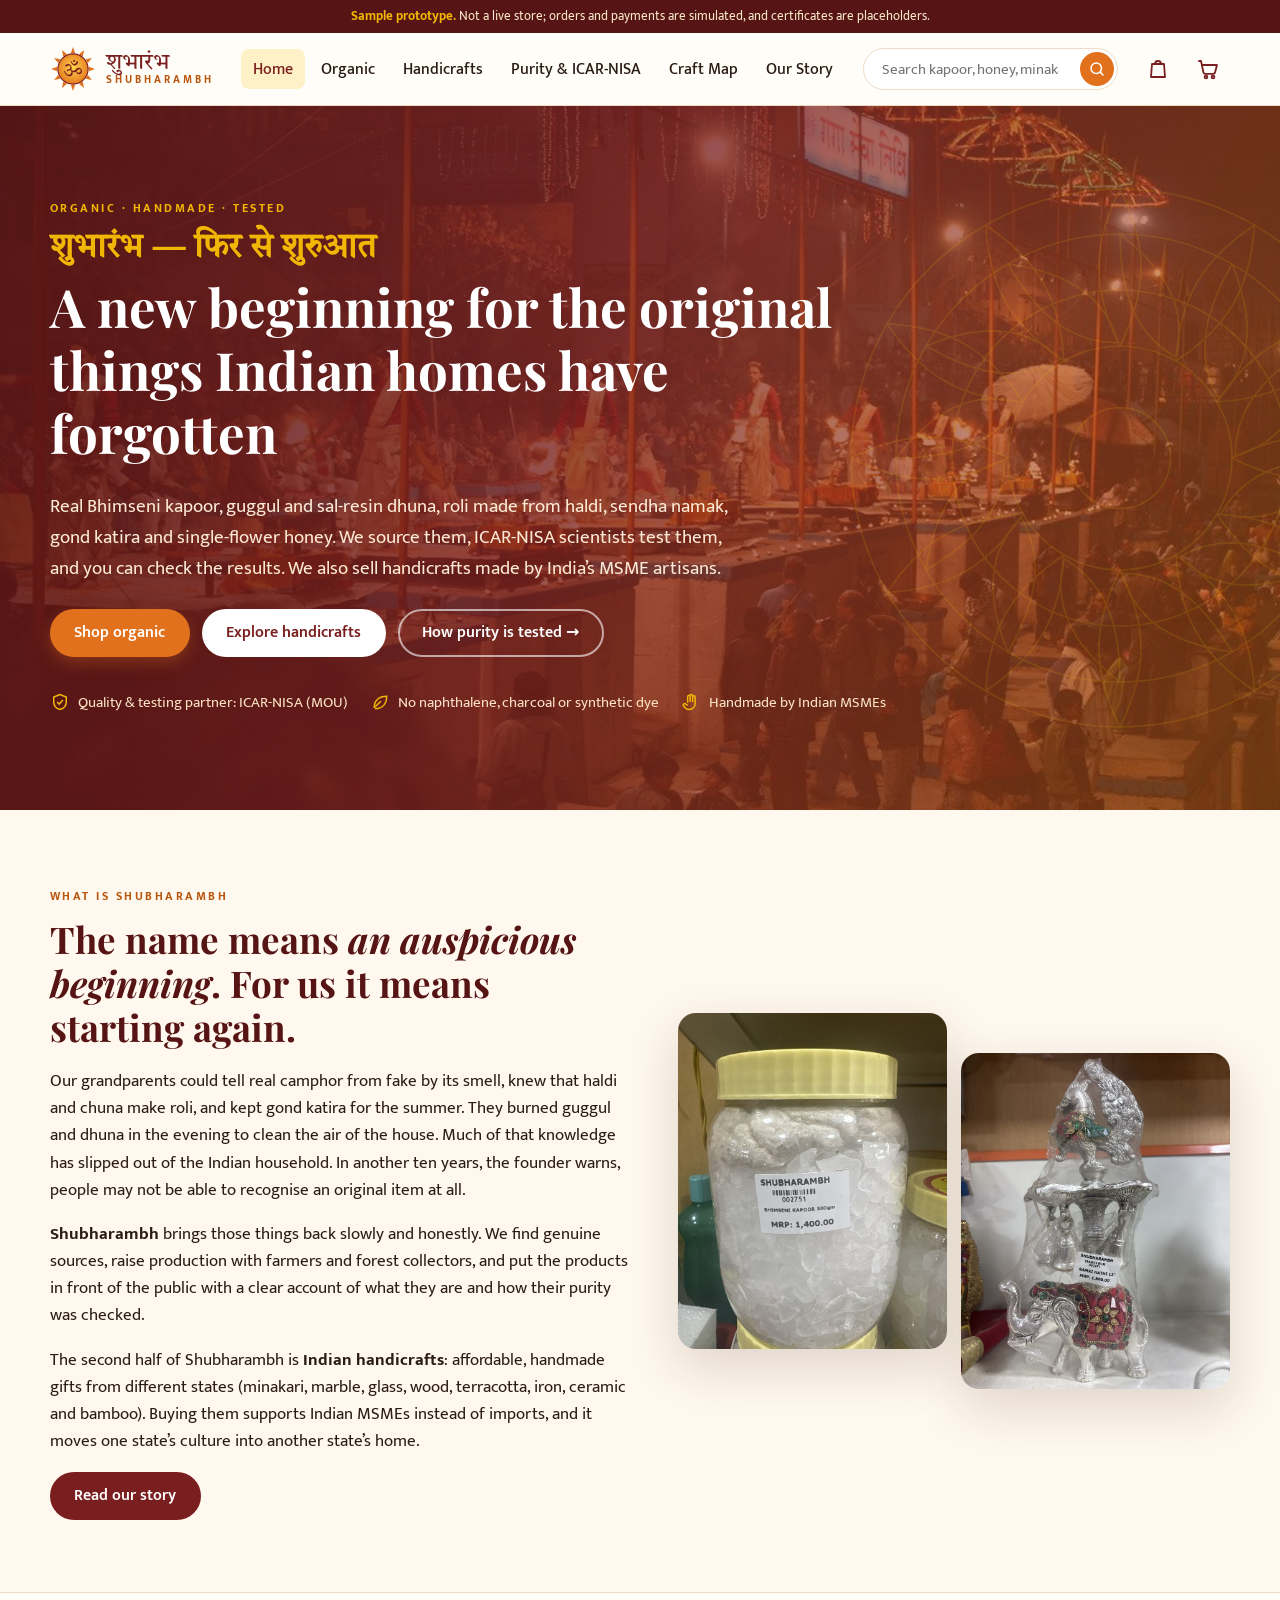
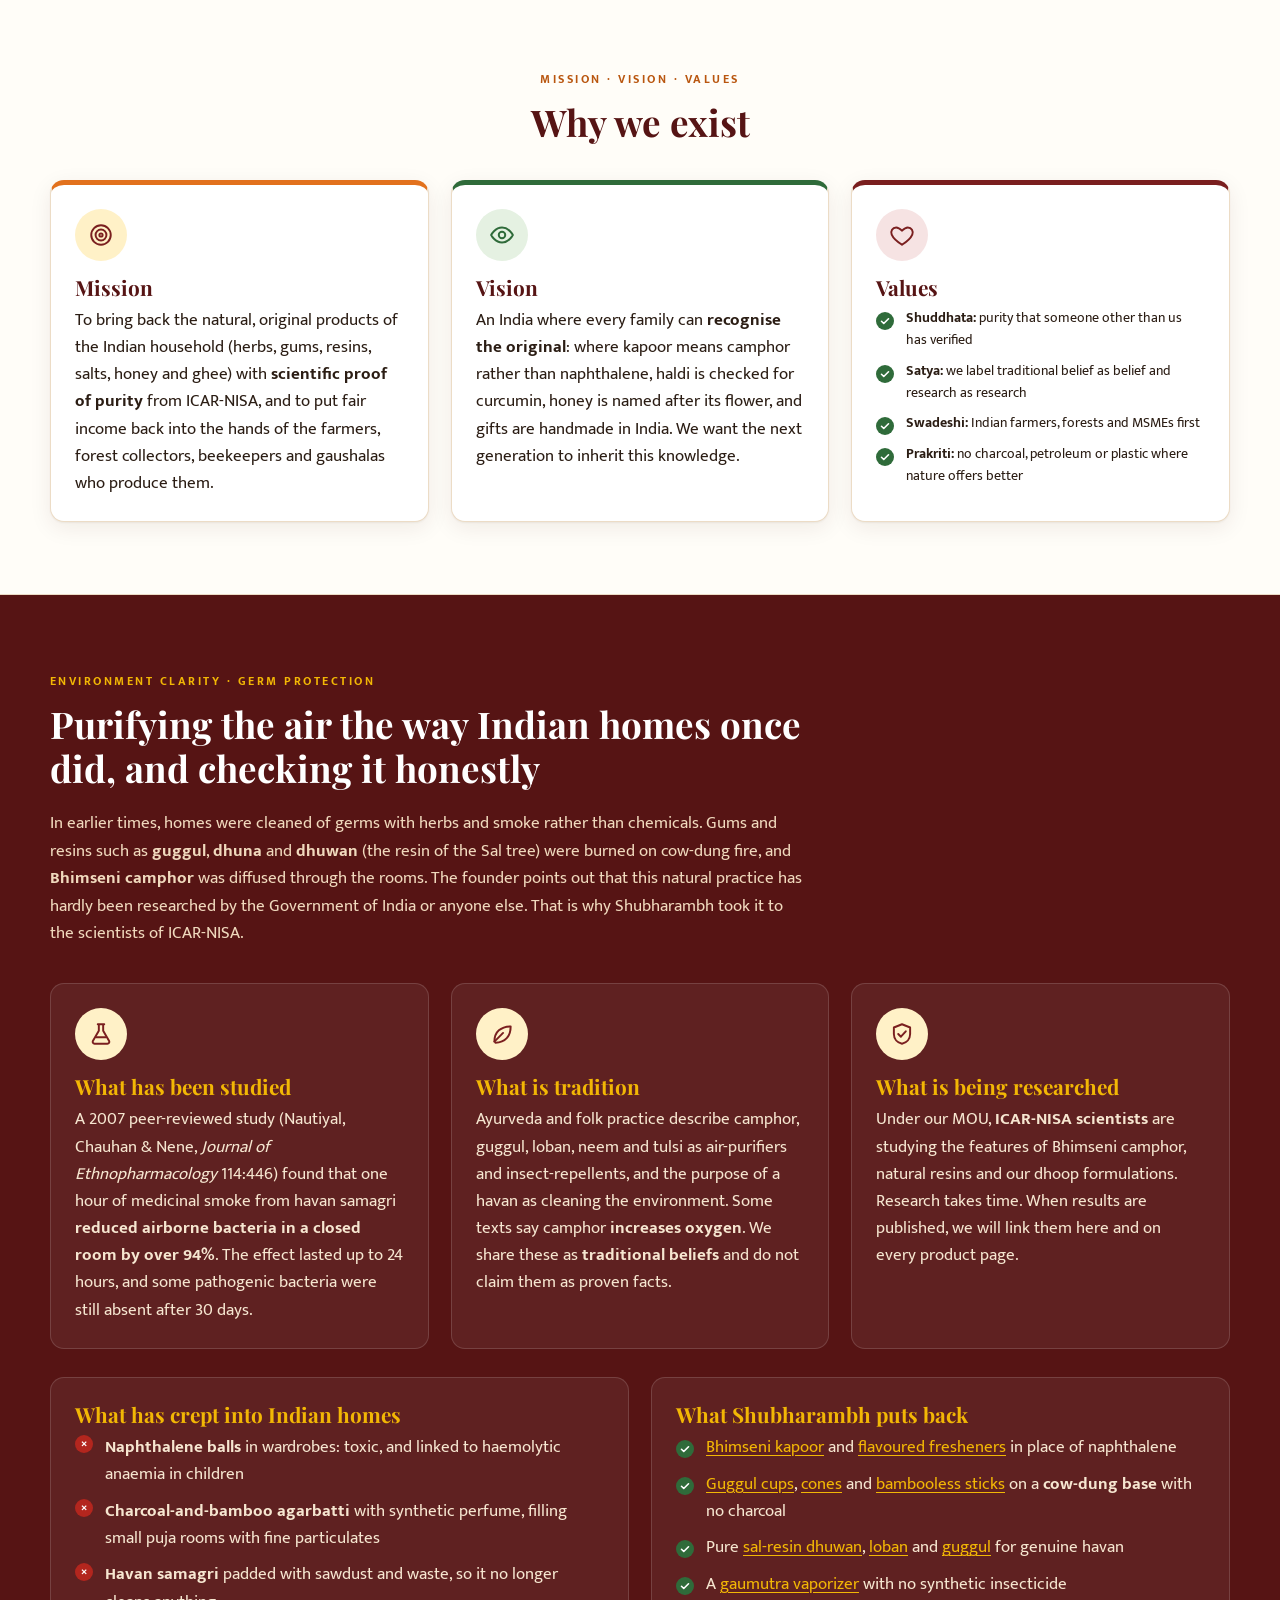
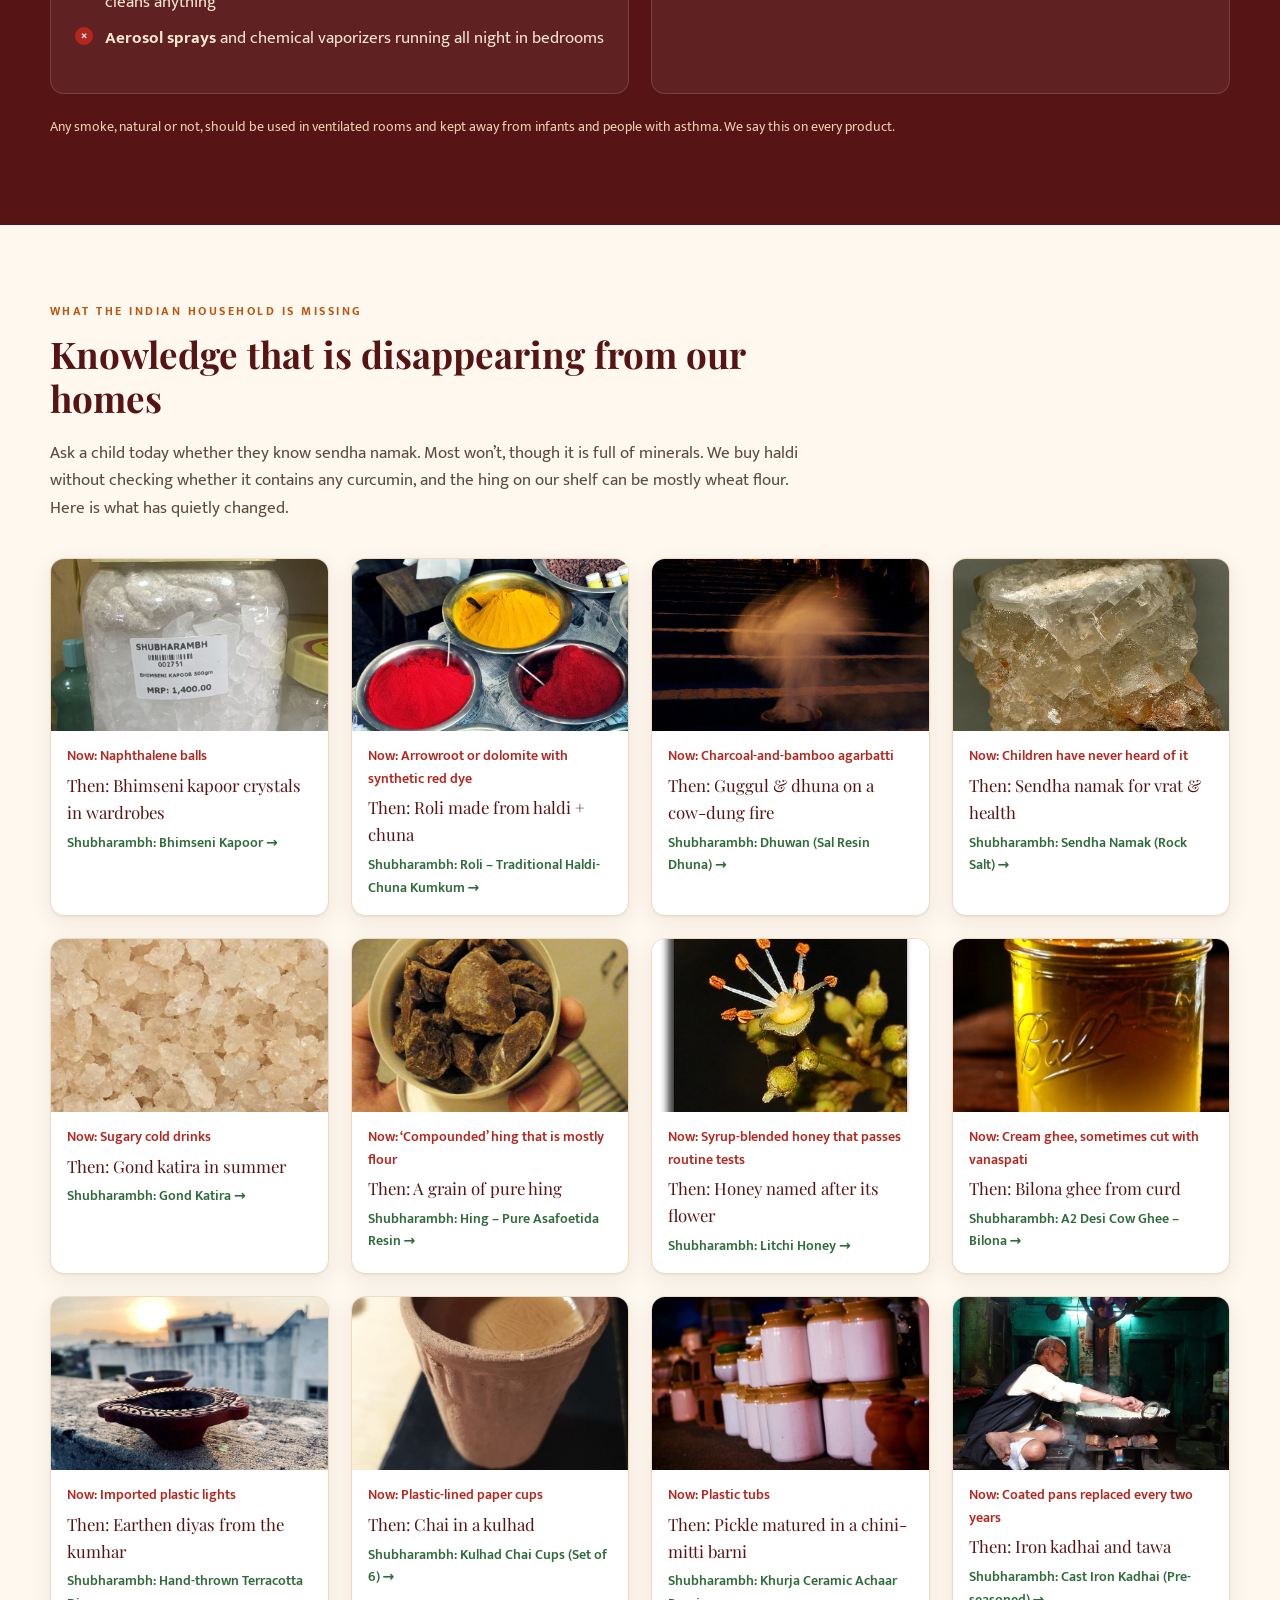
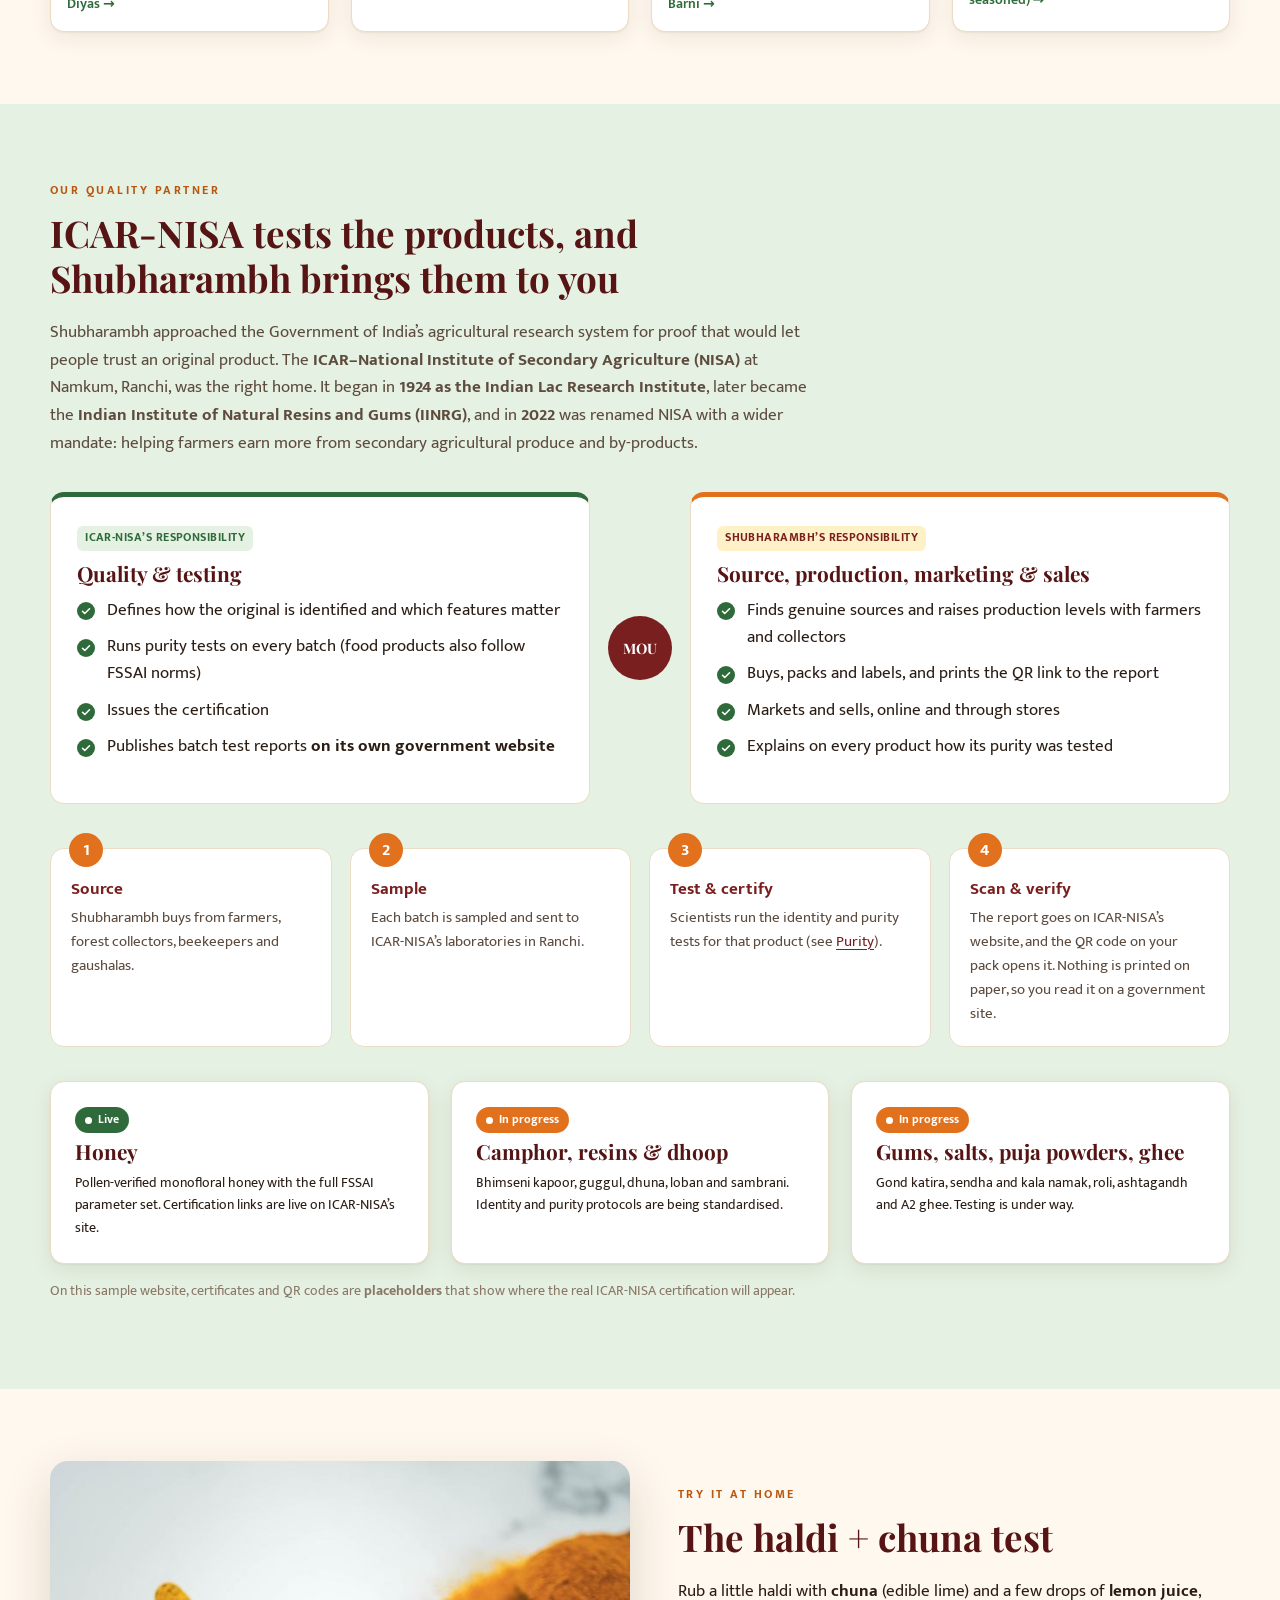
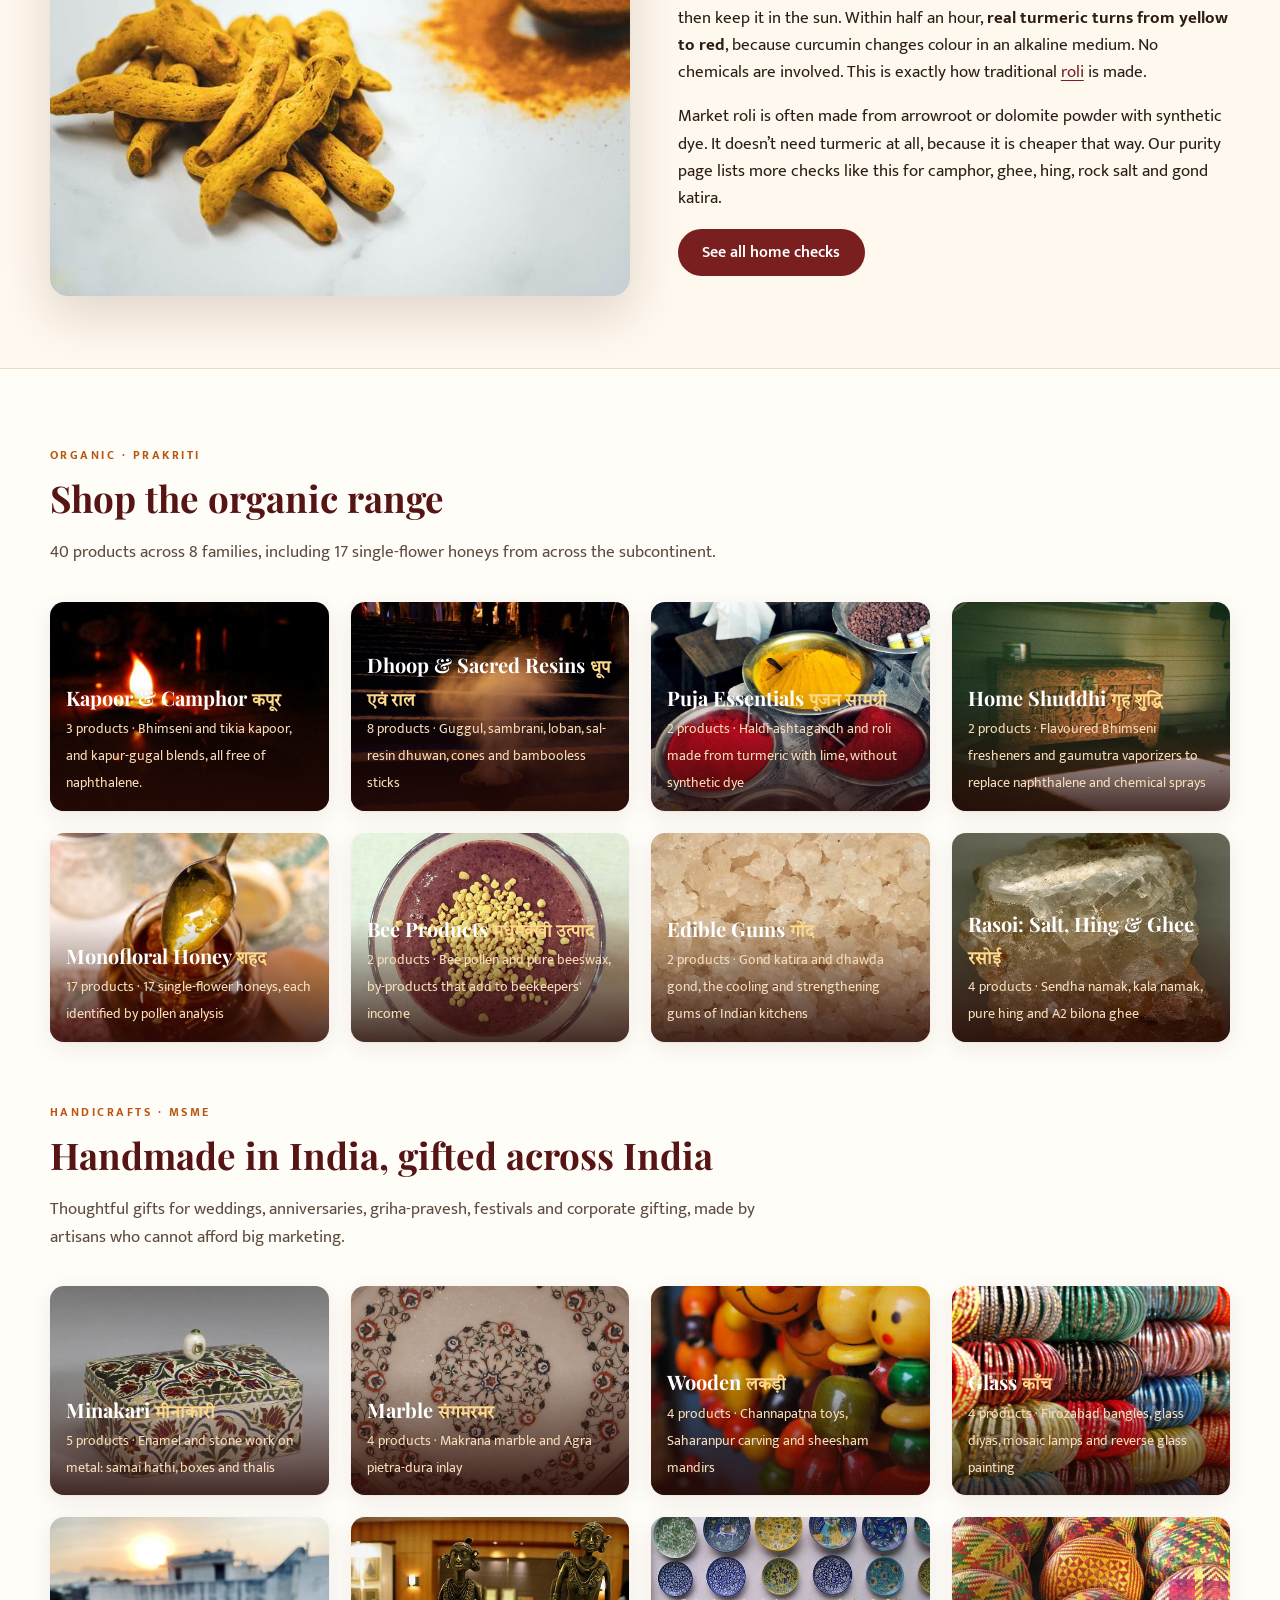
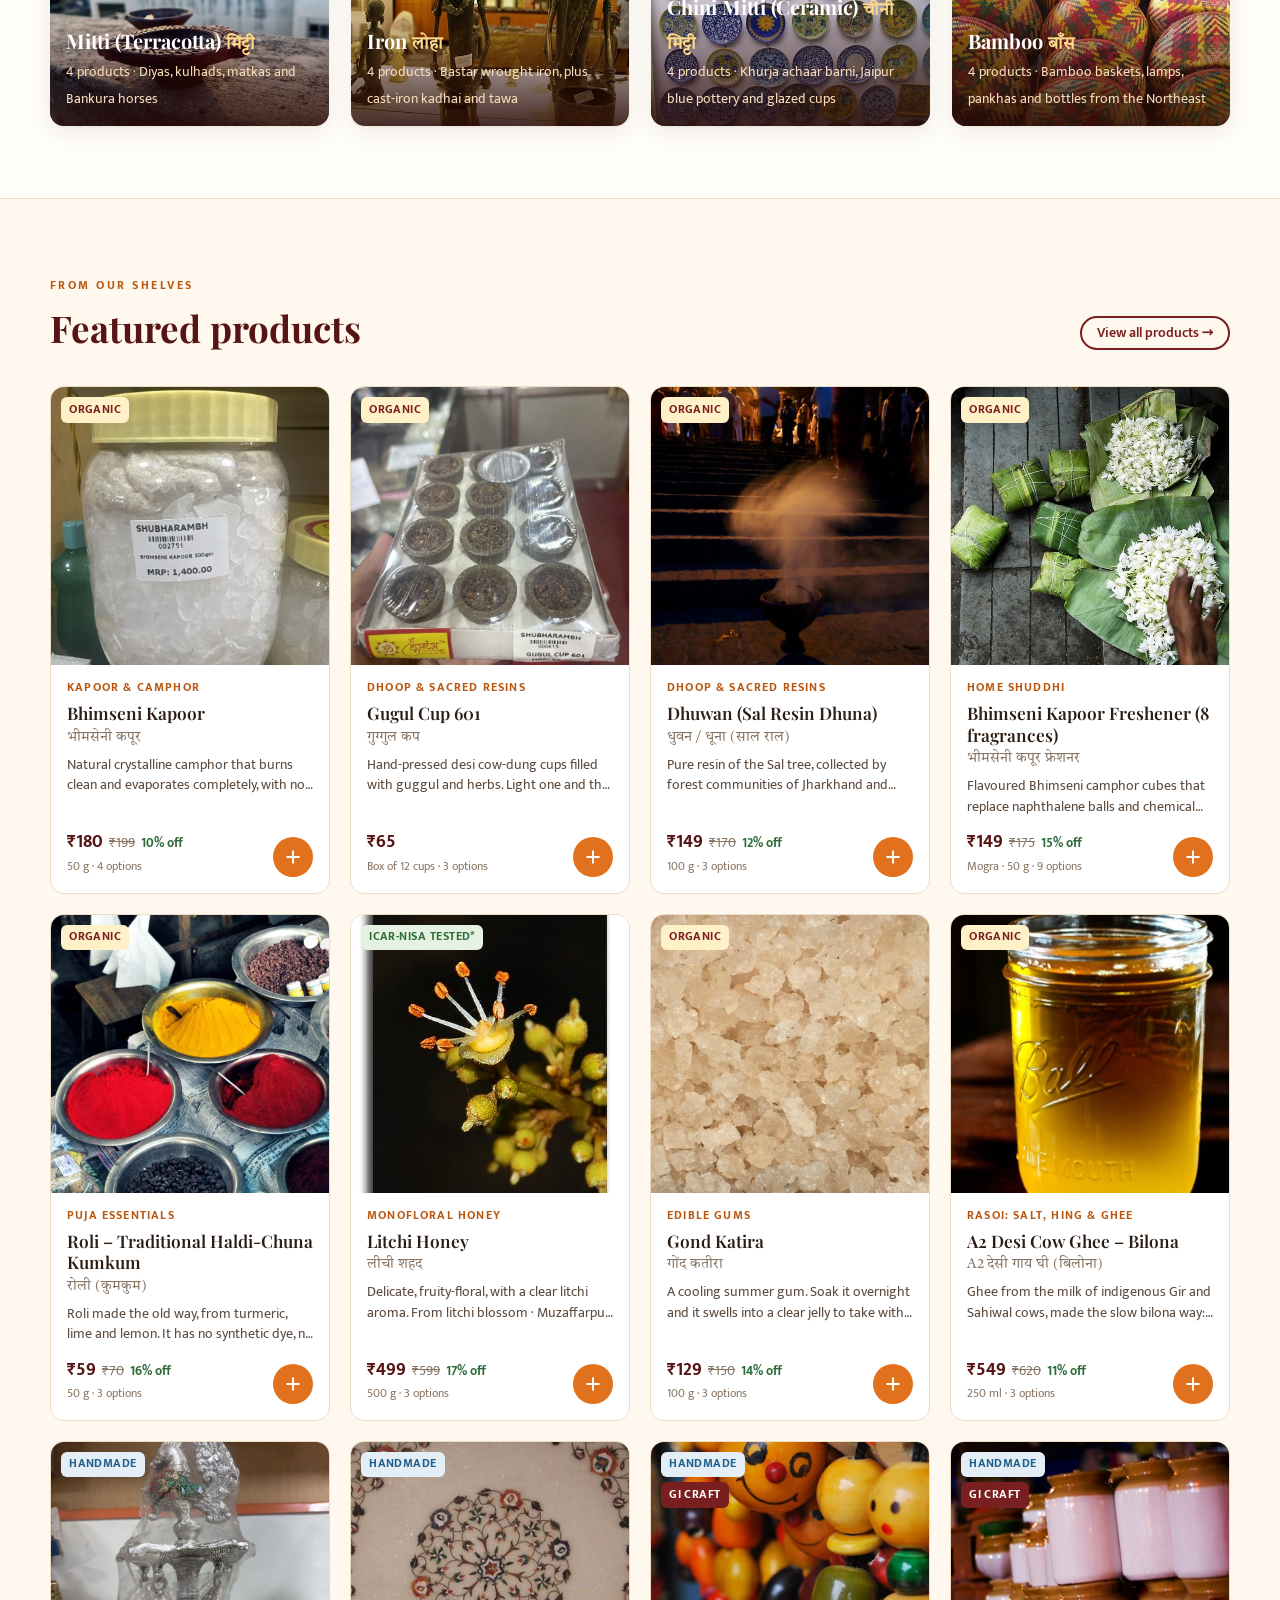
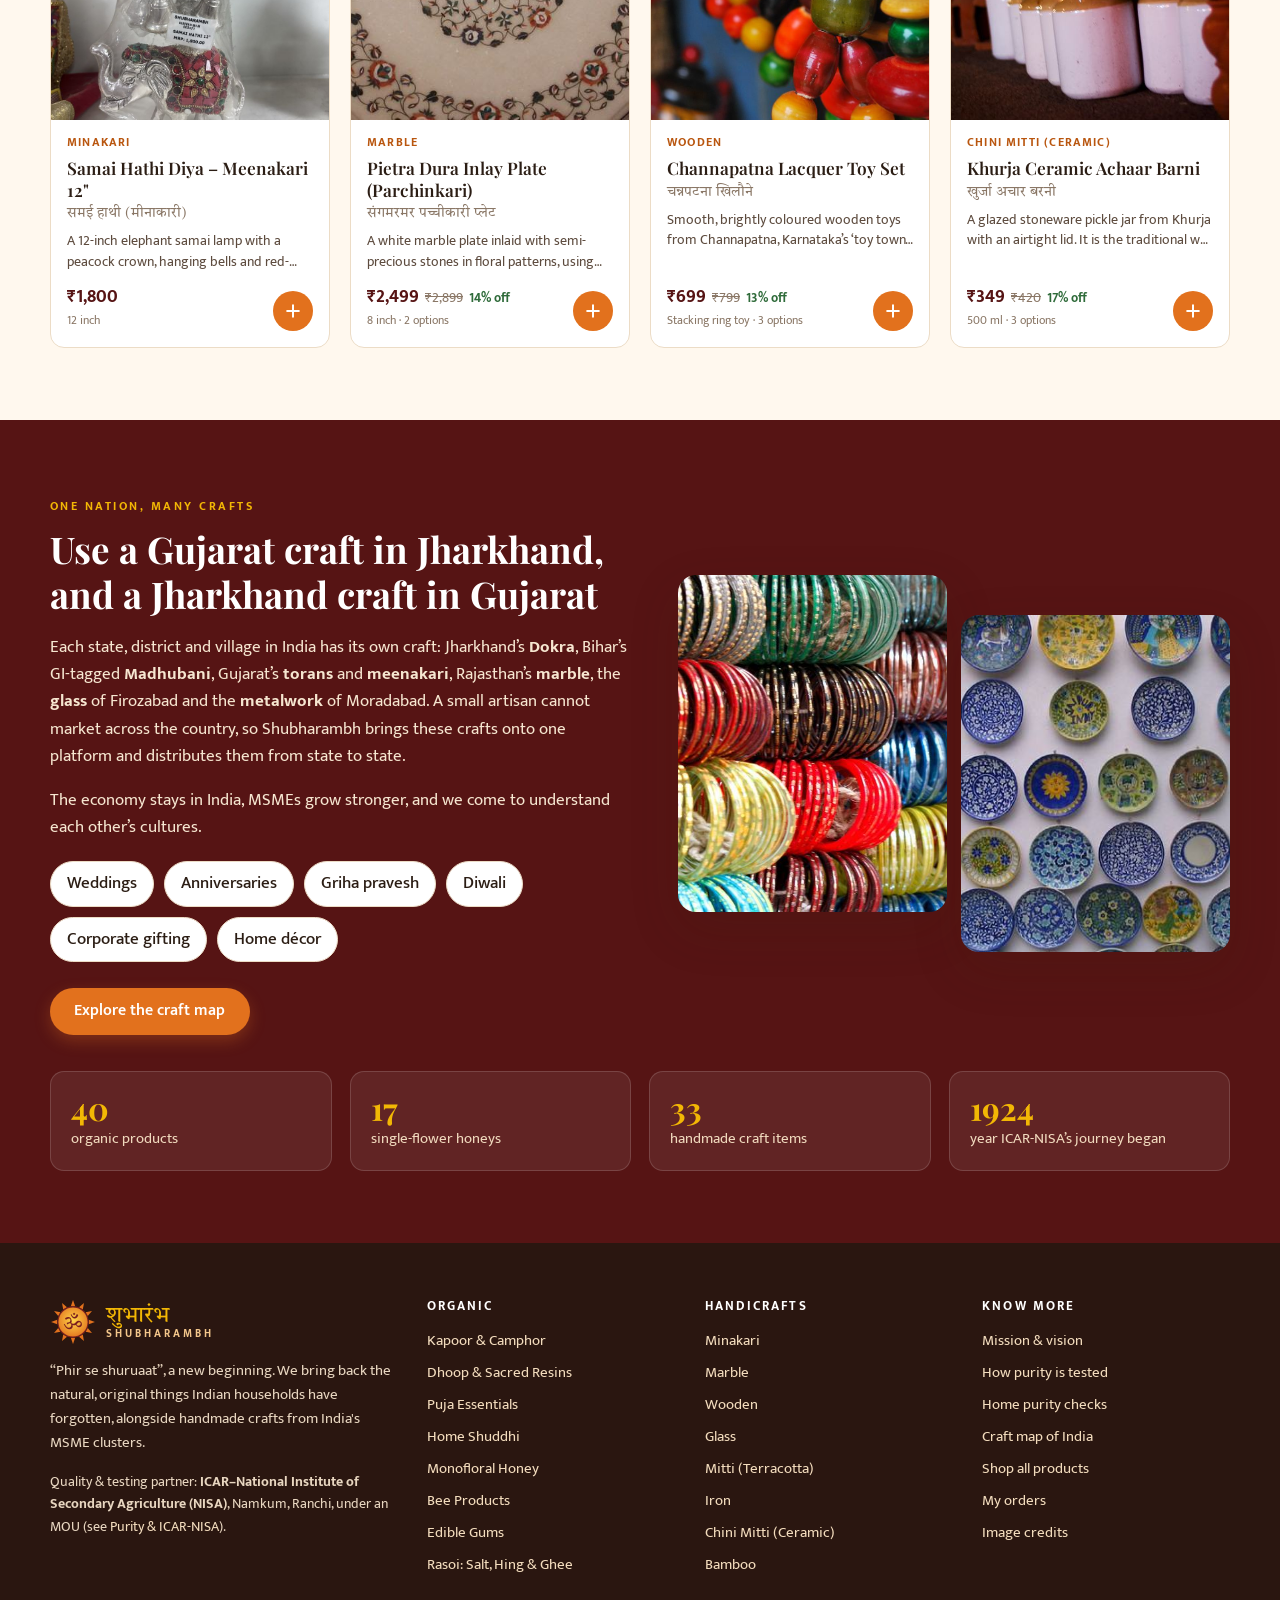
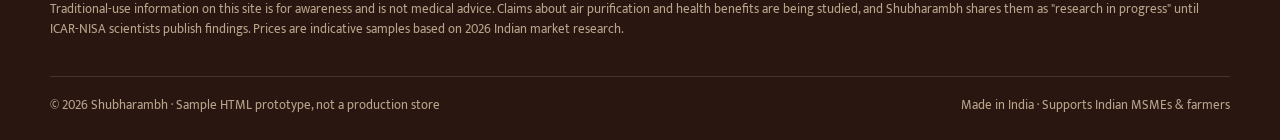
==== index.html @ 7a78f0c6 "Add Shubharambh sample marketplace (static HTML prototype) Static site, no build step, based on the " ====
<!doctype html>
<html lang="en">
<head>
  <meta charset="utf-8">
  <meta name="viewport" content="width=device-width, initial-scale=1">
  <title>Shubharambh | A New Beginning</title>
  <meta name="description" content="Shubharambh (शुभारंभ) brings back the natural, original things Indian households have forgotten (Bhimseni kapoor, guggul, sal-resin dhuna, roli, sendha namak, gond katira, monofloral honey) with quality testing by ICAR-NISA. Also handmade crafts from India's MSME clusters.">
  <link rel="preconnect" href="https://fonts.googleapis.com">
  <link rel="preconnect" href="https://fonts.gstatic.com" crossorigin>
  <link href="https://fonts.googleapis.com/css2?family=Mukta:wght@400;500;600;700&family=Playfair+Display:wght@600;700&family=Tiro+Devanagari+Hindi&display=swap" rel="stylesheet">
  <link rel="stylesheet" href="assets/css/style.css">
  <link rel="icon" href="assets/img/brand/favicon.svg" type="image/svg+xml">
</head>
<body data-page="home">
  <div id="site-header"></div>

  <main id="main">
    <!-- ============ HERO ============ -->
    <section class="hero" style="background-image:url('assets/img/site/hero.jpg')">
      <svg class="mandala" viewBox="0 0 200 200" aria-hidden="true"><g fill="none" stroke="currentColor" stroke-width=".6">
        <circle cx="100" cy="100" r="96"/><circle cx="100" cy="100" r="80"/><circle cx="100" cy="100" r="60"/><circle cx="100" cy="100" r="40"/><circle cx="100" cy="100" r="18"/>
        <g id="petal"><path d="M100 4c10 20 10 36 0 56c-10-20-10-36 0-56z"/><path d="M100 20c18 14 24 28 20 44c-14-8-20-22-20-44z"/></g>
        <use href="#petal" transform="rotate(30 100 100)"/><use href="#petal" transform="rotate(60 100 100)"/><use href="#petal" transform="rotate(90 100 100)"/><use href="#petal" transform="rotate(120 100 100)"/><use href="#petal" transform="rotate(150 100 100)"/><use href="#petal" transform="rotate(180 100 100)"/><use href="#petal" transform="rotate(210 100 100)"/><use href="#petal" transform="rotate(240 100 100)"/><use href="#petal" transform="rotate(270 100 100)"/><use href="#petal" transform="rotate(300 100 100)"/><use href="#petal" transform="rotate(330 100 100)"/>
      </g></svg>
      <div class="wrap">
        <span class="eyebrow" style="color:var(--haldi)">Organic · Handmade · Tested</span>
        <h1><span class="deva">शुभारंभ — फिर से शुरुआत</span>A new beginning for the original things Indian homes have forgotten</h1>
        <p class="lead">Real Bhimseni kapoor, guggul and sal-resin dhuna, roli made from haldi, sendha namak, gond katira and single-flower honey. We source them, ICAR-NISA scientists test them, and you can check the results. We also sell handicrafts made by India’s MSME artisans.</p>
        <div class="hero-actions">
          <a class="btn btn-primary" href="products.html?type=organic">Shop organic</a>
          <a class="btn btn-light" href="products.html?type=handicraft">Explore handicrafts</a>
          <a class="btn btn-ghost" style="color:#fff;border-color:rgba(255,255,255,.6)" href="purity.html">How purity is tested →</a>
        </div>
        <div class="hero-badges">
          <span><svg viewBox="0 0 24 24" fill="none" stroke="currentColor" stroke-width="1.8"><path d="M12 3 4.5 6v6c0 4.5 3.2 8 7.5 9 4.3-1 7.5-4.5 7.5-9V6L12 3Z"/><path d="m8.5 12 2.5 2.5 4.5-5"/></svg>Quality &amp; testing partner: ICAR-NISA (MOU)</span>
          <span><svg viewBox="0 0 24 24" fill="none" stroke="currentColor" stroke-width="1.8"><path d="M5 19c0-9 6-14 15-14 0 9-5 15-14 15"/><path d="M5 19 13 11"/></svg>No naphthalene, charcoal or synthetic dye</span>
          <span><svg viewBox="0 0 24 24" fill="none" stroke="currentColor" stroke-width="1.8"><path d="M8 13V5.5a1.5 1.5 0 0 1 3 0V12M11 11V4.5a1.5 1.5 0 0 1 3 0V12M14 11V6a1.5 1.5 0 0 1 3 0v8a7 7 0 0 1-7 7h-.5a6 6 0 0 1-4.6-2.2L3 16.5a1.6 1.6 0 0 1 2.4-2.1L8 16"/></svg>Handmade by Indian MSMEs</span>
        </div>
      </div>
    </section>

    <!-- ============ WHAT IS SHUBHARAMBH ============ -->
    <section class="block">
      <div class="wrap split">
        <div class="reveal">
          <span class="eyebrow">What is Shubharambh</span>
          <h2>The name means <i>an auspicious beginning</i>. For us it means starting again.</h2>
          <p>Our grandparents could tell real camphor from fake by its smell, knew that haldi and chuna make roli, and kept gond katira for the summer. They burned guggul and dhuna in the evening to clean the air of the house. Much of that knowledge has slipped out of the Indian household. In another ten years, the founder warns, people may not be able to recognise an original item at all.</p>
          <p><b>Shubharambh</b> brings those things back slowly and honestly. We find genuine sources, raise production with farmers and forest collectors, and put the products in front of the public with a clear account of what they are and how their purity was checked.</p>
          <p>The second half of Shubharambh is <b>Indian handicrafts</b>: affordable, handmade gifts from different states (minakari, marble, glass, wood, terracotta, iron, ceramic and bamboo). Buying them supports Indian MSMEs instead of imports, and it moves one state’s culture into another state’s home.</p>
          <a class="btn btn-maroon" href="about.html">Read our story</a>
        </div>
        <div class="img-stack reveal">
          <div class="img-frame"><img src="assets/img/p/own/bhimseni-0.jpg" alt="Shubharambh Bhimseni Kapoor 500 g jar" loading="lazy"></div>
          <div class="img-frame"><img src="assets/img/p/own/samai-meena-0.jpg" alt="Shubharambh meenakari Samai Hathi diya" loading="lazy"></div>
        </div>
      </div>
    </section>

    <!-- ============ MISSION / VISION ============ -->
    <section class="block block-paper">
      <div class="wrap">
        <div class="section-head center reveal" style="text-align:center">
          <span class="eyebrow">Mission · Vision · Values</span>
          <h2>Why we exist</h2>
        </div>
        <div class="grid g3">
          <article class="card mv-card reveal">
            <div class="icon-circle"><svg viewBox="0 0 24 24" fill="none" stroke="currentColor" stroke-width="1.8" stroke-linecap="round"><circle cx="12" cy="12" r="9"/><circle cx="12" cy="12" r="5"/><circle cx="12" cy="12" r="1.5"/></svg></div>
            <h3>Mission</h3>
            <p>To bring back the natural, original products of the Indian household (herbs, gums, resins, salts, honey and ghee) with <b>scientific proof of purity</b> from ICAR-NISA, and to put fair income back into the hands of the farmers, forest collectors, beekeepers and gaushalas who produce them.</p>
          </article>
          <article class="card mv-card vision reveal">
            <div class="icon-circle" style="background:var(--tulsi-soft);color:var(--tulsi)"><svg viewBox="0 0 24 24" fill="none" stroke="currentColor" stroke-width="1.8" stroke-linecap="round"><path d="M2 12s3.5-7 10-7 10 7 10 7-3.5 7-10 7S2 12 2 12Z"/><circle cx="12" cy="12" r="3"/></svg></div>
            <h3>Vision</h3>
            <p>An India where every family can <b>recognise the original</b>: where kapoor means camphor rather than naphthalene, haldi is checked for curcumin, honey is named after its flower, and gifts are handmade in India. We want the next generation to inherit this knowledge.</p>
          </article>
          <article class="card mv-card values reveal">
            <div class="icon-circle" style="background:#f6e3e3"><svg viewBox="0 0 24 24" fill="none" stroke="currentColor" stroke-width="1.8" stroke-linecap="round"><path d="M12 21s-7.5-4.6-9.5-9.3C1.2 8.6 3.2 5 6.6 5c2 0 3.5 1.1 5.4 3 1.9-1.9 3.4-3 5.4-3 3.4 0 5.4 3.6 4.1 6.7C19.5 16.4 12 21 12 21Z"/></svg></div>
            <h3>Values</h3>
            <ul class="checklist small" style="margin:0">
              <li><b>Shuddhata:</b> purity that someone other than us has verified</li>
              <li><b>Satya:</b> we label traditional belief as belief and research as research</li>
              <li><b>Swadeshi:</b> Indian farmers, forests and MSMEs first</li>
              <li><b>Prakriti:</b> no charcoal, petroleum or plastic where nature offers better</li>
            </ul>
          </article>
        </div>
      </div>
    </section>

    <!-- ============ ENVIRONMENT CLARITY & GERM PROTECTION ============ -->
    <section class="block block-maroon" id="environment">
      <div class="wrap">
        <div class="section-head reveal">
          <span class="eyebrow">Environment clarity · Germ protection</span>
          <h2>Purifying the air the way Indian homes once did, and checking it honestly</h2>
          <p>In earlier times, homes were cleaned of germs with herbs and smoke rather than chemicals. Gums and resins such as <b>guggul</b>, <b>dhuna</b> and <b>dhuwan</b> (the resin of the Sal tree) were burned on cow-dung fire, and <b>Bhimseni camphor</b> was diffused through the rooms. The founder points out that this natural practice has hardly been researched by the Government of India or anyone else. That is why Shubharambh took it to the scientists of ICAR-NISA.</p>
        </div>
        <div class="grid g3">
          <article class="card reveal">
            <div class="icon-circle"><svg viewBox="0 0 24 24" fill="none" stroke="currentColor" stroke-width="1.8" stroke-linecap="round" stroke-linejoin="round"><path d="M9 3h6M10 3v6L4.5 18.5A1.7 1.7 0 0 0 6 21h12a1.7 1.7 0 0 0 1.5-2.5L14 9V3"/><path d="M7.5 15h9"/></svg></div>
            <h3>What has been studied</h3>
            <p>A 2007 peer-reviewed study (Nautiyal, Chauhan &amp; Nene, <i>Journal of Ethnopharmacology</i> 114:446) found that one hour of medicinal smoke from havan samagri <b>reduced airborne bacteria in a closed room by over 94%</b>. The effect lasted up to 24 hours, and some pathogenic bacteria were still absent after 30 days.</p>
          </article>
          <article class="card reveal">
            <div class="icon-circle"><svg viewBox="0 0 24 24" fill="none" stroke="currentColor" stroke-width="1.8" stroke-linecap="round" stroke-linejoin="round"><path d="M5 19c0-9 6-14 15-14 0 9-5 15-14 15"/><path d="M5 19 13 11"/></svg></div>
            <h3>What is tradition</h3>
            <p>Ayurveda and folk practice describe camphor, guggul, loban, neem and tulsi as air-purifiers and insect-repellents, and the purpose of a havan as cleaning the environment. Some texts say camphor <b>increases oxygen</b>. We share these as <b>traditional beliefs</b> and do not claim them as proven facts.</p>
          </article>
          <article class="card reveal">
            <div class="icon-circle"><svg viewBox="0 0 24 24" fill="none" stroke="currentColor" stroke-width="1.8" stroke-linecap="round" stroke-linejoin="round"><path d="M12 3 4.5 6v6c0 4.5 3.2 8 7.5 9 4.3-1 7.5-4.5 7.5-9V6L12 3Z"/><path d="m8.5 12 2.5 2.5 4.5-5"/></svg></div>
            <h3>What is being researched</h3>
            <p>Under our MOU, <b>ICAR-NISA scientists</b> are studying the features of Bhimseni camphor, natural resins and our dhoop formulations. Research takes time. When results are published, we will link them here and on every product page.</p>
          </article>
        </div>

        <div class="grid g2" style="margin-top:28px">
          <div class="card reveal">
            <h3>What has crept into Indian homes</h3>
            <ul class="crosslist">
              <li><b>Naphthalene balls</b> in wardrobes: toxic, and linked to haemolytic anaemia in children</li>
              <li><b>Charcoal-and-bamboo agarbatti</b> with synthetic perfume, filling small puja rooms with fine particulates</li>
              <li><b>Havan samagri</b> padded with sawdust and waste, so it no longer cleans anything</li>
              <li><b>Aerosol sprays</b> and chemical vaporizers running all night in bedrooms</li>
            </ul>
          </div>
          <div class="card reveal">
            <h3>What Shubharambh puts back</h3>
            <ul class="checklist">
              <li><a href="product.html?id=bhimseni-kapoor" style="color:var(--haldi)">Bhimseni kapoor</a> and <a href="product.html?id=kapoor-freshener" style="color:var(--haldi)">flavoured fresheners</a> in place of naphthalene</li>
              <li><a href="product.html?id=gugul-cup" style="color:var(--haldi)">Guggul cups</a>, <a href="product.html?id=dhup-cone" style="color:var(--haldi)">cones</a> and <a href="product.html?id=dhup-sticks" style="color:var(--haldi)">bambooless sticks</a> on a <b>cow-dung base</b> with no charcoal</li>
              <li>Pure <a href="product.html?id=dhuwan" style="color:var(--haldi)">sal-resin dhuwan</a>, <a href="product.html?id=loban" style="color:var(--haldi)">loban</a> and <a href="product.html?id=gugol-imported" style="color:var(--haldi)">guggul</a> for genuine havan</li>
              <li>A <a href="product.html?id=gaumutra-vaporizer" style="color:var(--haldi)">gaumutra vaporizer</a> with no synthetic insecticide</li>
            </ul>
          </div>
        </div>
        <p class="small reveal" style="margin-top:22px;color:#e9cfae">Any smoke, natural or not, should be used in ventilated rooms and kept away from infants and people with asthma. We say this on every product.</p>
      </div>
    </section>

    <!-- ============ WHAT HOUSEHOLDS ARE MISSING ============ -->
    <section class="block">
      <div class="wrap">
        <div class="section-head reveal">
          <span class="eyebrow">What the Indian household is missing</span>
          <h2>Knowledge that is disappearing from our homes</h2>
          <p>Ask a child today whether they know sendha namak. Most won’t, though it is full of minerals. We buy haldi without checking whether it contains any curcumin, and the hing on our shelf can be mostly wheat flour. Here is what has quietly changed.</p>
        </div>
        <div class="grid g4" id="missing-grid"></div>
      </div>
    </section>

    <!-- ============ ICAR-NISA PARTNERSHIP ============ -->
    <section class="block block-green" id="nisa">
      <div class="wrap">
        <div class="section-head reveal">
          <span class="eyebrow">Our quality partner</span>
          <h2>ICAR-NISA tests the products, and Shubharambh brings them to you</h2>
          <p>Shubharambh approached the Government of India’s agricultural research system for proof that would let people trust an original product. The <b>ICAR–National Institute of Secondary Agriculture (NISA)</b> at Namkum, Ranchi, was the right home. It began in <b>1924 as the Indian Lac Research Institute</b>, later became the <b>Indian Institute of Natural Resins and Gums (IINRG)</b>, and in <b>2022</b> was renamed NISA with a wider mandate: helping farmers earn more from secondary agricultural produce and by-products.</p>
        </div>
        <div class="mou reveal">
          <div class="side nisa">
            <span class="badge badge-green">ICAR-NISA’s responsibility</span>
            <h3 style="margin-top:10px">Quality &amp; testing</h3>
            <ul class="checklist">
              <li>Defines how the original is identified and which features matter</li>
              <li>Runs purity tests on every batch (food products also follow FSSAI norms)</li>
              <li>Issues the certification</li>
              <li>Publishes batch test reports <b>on its own government website</b></li>
            </ul>
          </div>
          <div class="join"><div><span>MOU</span></div></div>
          <div class="side sr">
            <span class="badge">Shubharambh’s responsibility</span>
            <h3 style="margin-top:10px">Source, production, marketing &amp; sales</h3>
            <ul class="checklist">
              <li>Finds genuine sources and raises production levels with farmers and collectors</li>
              <li>Buys, packs and labels, and prints the QR link to the report</li>
              <li>Markets and sells, online and through stores</li>
              <li>Explains on every product how its purity was tested</li>
            </ul>
          </div>
        </div>
        <div class="steps reveal" style="margin-top:44px">
          <div class="step"><h4>Source</h4><p>Shubharambh buys from farmers, forest collectors, beekeepers and gaushalas.</p></div>
          <div class="step"><h4>Sample</h4><p>Each batch is sampled and sent to ICAR-NISA’s laboratories in Ranchi.</p></div>
          <div class="step"><h4>Test &amp; certify</h4><p>Scientists run the identity and purity tests for that product (see <a href="purity.html">Purity</a>).</p></div>
          <div class="step"><h4>Scan &amp; verify</h4><p>The report goes on ICAR-NISA’s website, and the QR code on your pack opens it. Nothing is printed on paper, so you read it on a government site.</p></div>
        </div>
        <div class="grid g3 reveal" style="margin-top:34px">
          <div class="card"><span class="status-pill"><i></i>Live</span><h3>Honey</h3><p class="small">Pollen-verified monofloral honey with the full FSSAI parameter set. Certification links are live on ICAR-NISA’s site.</p></div>
          <div class="card"><span class="status-pill progress"><i></i>In progress</span><h3>Camphor, resins &amp; dhoop</h3><p class="small">Bhimseni kapoor, guggul, dhuna, loban and sambrani. Identity and purity protocols are being standardised.</p></div>
          <div class="card"><span class="status-pill progress"><i></i>In progress</span><h3>Gums, salts, puja powders, ghee</h3><p class="small">Gond katira, sendha and kala namak, roli, ashtagandh and A2 ghee. Testing is under way.</p></div>
        </div>
        <p class="small muted reveal" style="margin-top:16px">On this sample website, certificates and QR codes are <b>placeholders</b> that show where the real ICAR-NISA certification will appear.</p>
      </div>
    </section>

    <!-- ============ HOME TEST ============ -->
    <section class="block">
      <div class="wrap split">
        <div class="img-frame reveal" style="aspect-ratio:4/3"><img src="assets/img/site/haldi.jpg" alt="Turmeric root and turmeric powder" loading="lazy"></div>
        <div class="reveal">
          <span class="eyebrow">Try it at home</span>
          <h2>The haldi + chuna test</h2>
          <p>Rub a little haldi with <b>chuna</b> (edible lime) and a few drops of <b>lemon juice</b>, then keep it in the sun. Within half an hour, <b>real turmeric turns from yellow to red</b>, because curcumin changes colour in an alkaline medium. No chemicals are involved. This is exactly how traditional <a href="product.html?id=roli">roli</a> is made.</p>
          <p>Market roli is often made from arrowroot or dolomite powder with synthetic dye. It doesn’t need turmeric at all, because it is cheaper that way. Our purity page lists more checks like this for camphor, ghee, hing, rock salt and gond katira.</p>
          <a class="btn btn-maroon" href="purity.html#home-tests">See all home checks</a>
        </div>
      </div>
    </section>

    <!-- ============ CATEGORIES ============ -->
    <section class="block block-paper">
      <div class="wrap">
        <div class="section-head reveal">
          <span class="eyebrow">Organic · Prakriti</span>
          <h2>Shop the organic range</h2>
          <p>40 products across 8 families, including 17 single-flower honeys from across the subcontinent.</p>
        </div>
        <div class="grid g4" id="cat-organic"></div>
        <div class="section-head reveal" style="margin-top:56px">
          <span class="eyebrow">Handicrafts · MSME</span>
          <h2>Handmade in India, gifted across India</h2>
          <p>Thoughtful gifts for weddings, anniversaries, griha-pravesh, festivals and corporate gifting, made by artisans who cannot afford big marketing.</p>
        </div>
        <div class="grid g4" id="cat-handicraft"></div>
      </div>
    </section>

    <!-- ============ FEATURED ============ -->
    <section class="block">
      <div class="wrap">
        <div class="section-head reveal" style="display:flex;justify-content:space-between;align-items:flex-end;gap:20px;flex-wrap:wrap;max-width:none">
          <div><span class="eyebrow">From our shelves</span><h2 style="margin:0">Featured products</h2></div>
          <a class="btn btn-ghost btn-sm" href="products.html">View all products →</a>
        </div>
        <div class="products-grid" id="featured"></div>
      </div>
    </section>

    <!-- ============ CRAFTS / MSME ============ -->
    <section class="block block-maroon">
      <div class="wrap split">
        <div class="reveal">
          <span class="eyebrow">One nation, many crafts</span>
          <h2>Use a Gujarat craft in Jharkhand, and a Jharkhand craft in Gujarat</h2>
          <p>Each state, district and village in India has its own craft: Jharkhand’s <b>Dokra</b>, Bihar’s GI-tagged <b>Madhubani</b>, Gujarat’s <b>torans</b> and <b>meenakari</b>, Rajasthan’s <b>marble</b>, the <b>glass</b> of Firozabad and the <b>metalwork</b> of Moradabad. A small artisan cannot market across the country, so Shubharambh brings these crafts onto one platform and distributes them from state to state.</p>
          <p>The economy stays in India, MSMEs grow stronger, and we come to understand each other’s cultures.</p>
          <div class="occasions" style="margin:20px 0 26px">
            <span style="color:var(--ink)">Weddings</span><span style="color:var(--ink)">Anniversaries</span><span style="color:var(--ink)">Griha pravesh</span><span style="color:var(--ink)">Diwali</span><span style="color:var(--ink)">Corporate gifting</span><span style="color:var(--ink)">Home décor</span>
          </div>
          <a class="btn btn-primary" href="crafts.html">Explore the craft map</a>
        </div>
        <div class="img-stack reveal">
          <div class="img-frame"><img src="assets/img/site/craft1.jpg" alt="Glass bangles from Firozabad" loading="lazy"></div>
          <div class="img-frame"><img src="assets/img/site/craft2.jpg" alt="Jaipur blue pottery" loading="lazy"></div>
        </div>
      </div>
      <div class="wrap">
        <div class="stat-row reveal">
          <div class="stat"><b data-count="organic">40</b><span>organic products</span></div>
          <div class="stat"><b>17</b><span>single-flower honeys</span></div>
          <div class="stat"><b data-count="handicraft">33</b><span>handmade craft items</span></div>
          <div class="stat"><b>1924</b><span>year ICAR-NISA’s journey began</span></div>
        </div>
      </div>
    </section>
  </main>

  <div id="site-footer"></div>

  <script src="assets/js/data-organic.js"></script>
  <script src="assets/js/data-honey.js"></script>
  <script src="assets/js/data-crafts.js"></script>
  <script src="assets/js/images.js"></script>
  <script src="assets/js/app.js"></script>
  <script src="assets/js/pages/home.js"></script>
</body>
</html>
---- assets/css/style.css ----
/* =========================================================
   Shubharambh — sample marketplace stylesheet
   Palette: saffron, kumkum maroon, haldi yellow, tulsi green, cream
   ========================================================= */
:root {
  --saffron: #e2711d;
  --saffron-dark: #b9560f;
  --maroon: #7a1f1f;
  --maroon-dark: #561414;
  --haldi: #f2b705;
  --haldi-soft: #fff1c7;
  --tulsi: #2f6b3a;
  --tulsi-soft: #e5f1e2;
  --sky: #1f5f8b;
  --cream: #fff8ee;
  --paper: #fffdf8;
  --ink: #2b1d14;
  --ink-soft: #5d4b3e;
  --line: #ecdcc6;
  --muted: #8a7766;
  --danger: #b3261e;
  --radius: 14px;
  --radius-sm: 9px;
  --shadow: 0 1px 2px rgba(60, 30, 10, .06), 0 6px 22px rgba(60, 30, 10, .08);
  --shadow-lg: 0 18px 50px rgba(60, 30, 10, .16);
  --wrap: 1220px;
  --font-body: "Mukta", "Segoe UI", system-ui, -apple-system, sans-serif;
  --font-display: "Playfair Display", Georgia, serif;
  --font-deva: "Tiro Devanagari Hindi", "Mukta", serif;
}

*, *::before, *::after { box-sizing: border-box; }
html { scroll-behavior: smooth; -webkit-text-size-adjust: 100%; }
body {
  margin: 0;
  font-family: var(--font-body);
  font-size: 17px;
  line-height: 1.6;
  color: var(--ink);
  background: var(--cream);
  overflow-x: hidden;
}
img { max-width: 100%; display: block; }
a { color: var(--maroon); text-decoration-thickness: 1px; text-underline-offset: 3px; }
a:hover { color: var(--saffron-dark); }
h1, h2, h3, h4 { font-family: var(--font-display); line-height: 1.2; margin: 0 0 .5em; color: var(--maroon-dark); }
h1 { font-size: clamp(2rem, 4.4vw, 3.3rem); }
h2 { font-size: clamp(1.6rem, 3vw, 2.3rem); }
h3 { font-size: 1.3rem; }
p { margin: 0 0 1em; }
.deva { font-family: var(--font-deva); }
.wrap { width: 100%; max-width: var(--wrap); margin: 0 auto; padding: 0 20px; }
.muted { color: var(--muted); }
.small { font-size: .88rem; }
.center { text-align: center; }
.sr-only { position: absolute; width: 1px; height: 1px; overflow: hidden; clip: rect(0 0 0 0); white-space: nowrap; }
.hidden { display: none !important; }

/* ---------- Buttons & chips ---------- */
.btn {
  display: inline-flex; align-items: center; justify-content: center; gap: .5em;
  font: 600 1rem/1 var(--font-body);
  padding: .85em 1.4em; border-radius: 999px; border: 2px solid transparent;
  cursor: pointer; text-decoration: none; transition: transform .15s, background .2s, color .2s, box-shadow .2s;
  white-space: nowrap;
}
.btn:active { transform: translateY(1px); }
.btn-primary { background: var(--saffron); color: #fff; box-shadow: 0 6px 16px rgba(226, 113, 29, .3); }
.btn-primary:hover { background: var(--saffron-dark); color: #fff; }
.btn-maroon { background: var(--maroon); color: #fff; }
.btn-maroon:hover { background: var(--maroon-dark); color: #fff; }
.btn-ghost { background: transparent; color: var(--maroon); border-color: var(--maroon); }
.btn-ghost:hover { background: var(--maroon); color: #fff; }
.btn-light { background: #fff; color: var(--maroon); }
.btn-light:hover { background: var(--haldi-soft); color: var(--maroon-dark); }
.btn-sm { padding: .55em 1em; font-size: .9rem; }
.btn-block { width: 100%; }
.btn[disabled] { opacity: .5; cursor: not-allowed; }

.chip {
  display: inline-flex; align-items: center; gap: .35em;
  padding: .35em .85em; border-radius: 999px; font-size: .88rem; font-weight: 500;
  background: #fff; border: 1px solid var(--line); color: var(--ink-soft); cursor: pointer;
  transition: all .15s;
}
.chip:hover { border-color: var(--saffron); color: var(--saffron-dark); }
.chip.active { background: var(--maroon); border-color: var(--maroon); color: #fff; }
.badge {
  display: inline-block; font-size: .72rem; font-weight: 700; letter-spacing: .04em; text-transform: uppercase;
  padding: .3em .7em; border-radius: 6px; background: var(--haldi-soft); color: var(--maroon);
}
.badge-green { background: var(--tulsi-soft); color: var(--tulsi); }
.badge-blue { background: #e3eef7; color: var(--sky); }
.badge-maroon { background: var(--maroon); color: #fff; }

/* ---------- Top strip + header ---------- */
.sample-strip {
  background: var(--maroon-dark); color: #f8e7c9; font-size: .82rem; text-align: center; padding: 6px 16px;
}
.sample-strip b { color: var(--haldi); }
.site-header {
  position: sticky; top: 0; z-index: 50;
  background: rgba(255, 253, 248, .96); backdrop-filter: saturate(1.4) blur(8px);
  border-bottom: 1px solid var(--line);
}
.header-row { display: flex; align-items: center; gap: 18px; height: 72px; }
.brand { display: flex; align-items: center; gap: 10px; text-decoration: none; flex-shrink: 0; }
.brand svg { width: 46px; height: 46px; }
.brand-text { display: flex; flex-direction: column; line-height: 1.05; }
.brand-text .hi { font-family: var(--font-deva); font-size: 1.45rem; color: var(--maroon); }
.brand-text .en { font-size: .68rem; letter-spacing: .28em; color: var(--saffron-dark); font-weight: 700; }
.main-nav { display: flex; gap: 4px; margin-left: 8px; }
.main-nav a {
  text-decoration: none; color: var(--ink); font-weight: 500; padding: 8px 12px; border-radius: 8px; font-size: .97rem;
}
.main-nav a:hover, .main-nav a.active { background: var(--haldi-soft); color: var(--maroon); }
.header-search { flex: 1; position: relative; max-width: 380px; margin-left: auto; }
.header-search input {
  width: 100%; height: 42px; border-radius: 999px; border: 1px solid var(--line); background: #fff;
  padding: 0 44px 0 18px; font: inherit; font-size: .95rem; color: var(--ink);
}
.header-search input:focus { outline: 2px solid var(--saffron); outline-offset: 1px; border-color: transparent; }
.header-search button {
  position: absolute; right: 4px; top: 4px; width: 34px; height: 34px; border-radius: 50%;
  border: 0; background: var(--saffron); color: #fff; cursor: pointer; display: grid; place-items: center;
}
.suggest {
  position: absolute; top: calc(100% + 6px); left: 0; right: 0; background: #fff; border-radius: 12px;
  box-shadow: var(--shadow-lg); border: 1px solid var(--line); overflow: hidden; z-index: 60; max-height: 70vh; overflow-y: auto;
}
.suggest a { display: flex; gap: 10px; align-items: center; padding: 8px 12px; text-decoration: none; color: var(--ink); }
.suggest a:hover, .suggest a.hl { background: var(--haldi-soft); }
.suggest img { width: 42px; height: 42px; object-fit: cover; border-radius: 8px; }
.suggest .s-name { font-weight: 600; font-size: .93rem; line-height: 1.2; }
.suggest .s-meta { font-size: .78rem; color: var(--muted); }
.suggest .s-all { justify-content: center; font-weight: 600; color: var(--maroon); border-top: 1px solid var(--line); }
.header-icons { display: flex; align-items: center; gap: 6px; }
.icon-btn {
  position: relative; width: 44px; height: 44px; border-radius: 50%; display: grid; place-items: center;
  color: var(--maroon); text-decoration: none; background: transparent; border: 0; cursor: pointer;
}
.icon-btn:hover { background: var(--haldi-soft); }
.icon-btn svg { width: 24px; height: 24px; }
.cart-count {
  position: absolute; top: 3px; right: 1px; min-width: 19px; height: 19px; border-radius: 10px; padding: 0 5px;
  background: var(--saffron); color: #fff; font-size: .72rem; font-weight: 700; display: grid; place-items: center;
}
.cart-count:empty, .cart-count[data-n="0"] { display: none; }
.menu-toggle { display: none; }
.mobile-nav { display: none; }

/* ---------- Hero ---------- */
.hero {
  position: relative; color: #fff; overflow: hidden;
  background-color: var(--maroon-dark); background-position: center; background-size: cover; background-repeat: no-repeat;
}
.hero::before {
  content: ""; position: absolute; inset: 0;
  background: linear-gradient(115deg, rgba(86, 20, 20, .92) 0%, rgba(122, 31, 31, .78) 45%, rgba(226, 113, 29, .45) 100%);
}
.hero .wrap { position: relative; padding-top: 88px; padding-bottom: 96px; }
.hero h1 { color: #fff; max-width: 15em; }
.hero h1 .deva { color: var(--haldi); display: block; font-size: .62em; margin-bottom: .2em; }
.hero p.lead { font-size: 1.2rem; max-width: 36em; color: #fbe9d4; }
.hero-actions { display: flex; flex-wrap: wrap; gap: 12px; margin-top: 26px; }
.hero-badges { display: flex; flex-wrap: wrap; gap: 10px 22px; margin-top: 34px; font-size: .92rem; color: #fbe0c2; }
.hero-badges span { display: inline-flex; align-items: center; gap: 8px; }
.hero-badges svg { width: 20px; height: 20px; color: var(--haldi); }
.mandala {
  position: absolute; right: -120px; top: 50%; transform: translateY(-50%); width: 560px; height: 560px; opacity: .14; color: var(--haldi);
  pointer-events: none;
}

/* ---------- Sections ---------- */
section.block { padding: 72px 0; }
section.block.tight { padding: 48px 0; }
.block-paper { background: var(--paper); border-top: 1px solid var(--line); border-bottom: 1px solid var(--line); }
.block-maroon { background: var(--maroon-dark); color: #f6e6d0; }
.block-maroon h2, .block-maroon h3 { color: #fff; }
.block-green { background: var(--tulsi-soft); }
.eyebrow {
  display: inline-block; font-size: .78rem; font-weight: 700; letter-spacing: .2em; text-transform: uppercase;
  color: var(--saffron-dark); margin-bottom: 10px;
}
.block-maroon .eyebrow { color: var(--haldi); }
.section-head { max-width: 760px; margin-bottom: 36px; }
.section-head.center { margin-left: auto; margin-right: auto; }
.section-head p { color: var(--ink-soft); font-size: 1.08rem; }
.block-maroon .section-head p { color: #f0d9bd; }

.grid { display: grid; gap: 22px; }
.g2 { grid-template-columns: repeat(2, 1fr); }
.g3 { grid-template-columns: repeat(3, 1fr); }
.g4 { grid-template-columns: repeat(4, 1fr); }
.split { display: grid; grid-template-columns: 1.05fr 1fr; gap: 48px; align-items: center; }

.card {
  background: #fff; border: 1px solid var(--line); border-radius: var(--radius); padding: 24px; box-shadow: var(--shadow);
}
.card h3 { margin-bottom: .35em; }
.card p:last-child { margin-bottom: 0; }
.icon-circle {
  width: 52px; height: 52px; border-radius: 50%; display: grid; place-items: center; margin-bottom: 14px;
  background: var(--haldi-soft); color: var(--maroon);
}
.icon-circle svg { width: 26px; height: 26px; }
.block-maroon .card { background: rgba(255, 255, 255, .06); border-color: rgba(255, 255, 255, .14); box-shadow: none; color: #f6e6d0; }
.block-maroon .card h3 { color: var(--haldi); }

.mv-card { border-top: 5px solid var(--saffron); }
.mv-card.vision { border-top-color: var(--tulsi); }
.mv-card.values { border-top-color: var(--maroon); }

.stat-row { display: grid; grid-template-columns: repeat(4, 1fr); gap: 18px; margin-top: 36px; }
.stat { background: rgba(255,255,255,.07); border: 1px solid rgba(255,255,255,.15); border-radius: var(--radius); padding: 18px 20px; }
.stat b { display: block; font-family: var(--font-display); font-size: 2rem; color: var(--haldi); line-height: 1.1; }
.stat span { font-size: .92rem; color: #f0d9bd; }

.img-frame { border-radius: 18px; overflow: hidden; box-shadow: var(--shadow-lg); position: relative; }
.img-frame img { width: 100%; height: 100%; object-fit: cover; }
.img-stack { display: grid; grid-template-columns: 1fr 1fr; gap: 14px; }
.img-stack .img-frame { aspect-ratio: 4/5; }
.img-stack .img-frame:nth-child(2) { margin-top: 40px; }

.checklist { list-style: none; padding: 0; margin: 0 0 1em; }
.checklist li { position: relative; padding-left: 30px; margin-bottom: .55em; }
.checklist li::before {
  content: ""; position: absolute; left: 0; top: .35em; width: 18px; height: 18px; border-radius: 50%;
  background: var(--tulsi) url("data:image/svg+xml,%3Csvg xmlns='http://www.w3.org/2000/svg' viewBox='0 0 24 24' fill='none' stroke='white' stroke-width='3.2' stroke-linecap='round' stroke-linejoin='round'%3E%3Cpath d='M5 12.5l4.5 4.5L19 7.5'/%3E%3C/svg%3E") center/12px no-repeat;
}
.crosslist { list-style: none; padding: 0; margin: 0 0 1em; }
.crosslist li { position: relative; padding-left: 30px; margin-bottom: .55em; }
.crosslist li::before {
  content: "×"; position: absolute; left: 0; top: .1em; width: 18px; height: 18px; border-radius: 50%;
  background: var(--danger); color: #fff; font-weight: 700; font-size: 14px; line-height: 18px; text-align: center;
}

/* comparison */
.compare { display: grid; grid-template-columns: 1fr 1fr; gap: 0; border-radius: var(--radius); overflow: hidden; box-shadow: var(--shadow); }
.compare > div { padding: 28px; }
.compare .bad { background: #fbeeee; }
.compare .good { background: var(--tulsi-soft); }
.compare h3 { font-size: 1.15rem; }

/* process steps */
.steps { counter-reset: step; display: grid; grid-template-columns: repeat(4, 1fr); gap: 18px; }
.step { position: relative; background: #fff; border: 1px solid var(--line); border-radius: var(--radius); padding: 22px 20px 20px; }
.step::before {
  counter-increment: step; content: counter(step);
  position: absolute; top: -16px; left: 18px; width: 34px; height: 34px; border-radius: 50%;
  background: var(--saffron); color: #fff; font-weight: 700; display: grid; place-items: center;
}
.step h4 { font-family: var(--font-body); font-size: 1.05rem; margin: 8px 0 6px; color: var(--maroon); }
.step p { font-size: .94rem; color: var(--ink-soft); margin: 0; }

/* MOU split */
.mou { display: grid; grid-template-columns: 1fr auto 1fr; gap: 0; align-items: stretch; }
.mou .side { background: #fff; border: 1px solid var(--line); border-radius: var(--radius); padding: 26px; }
.mou .side.nisa { border-top: 5px solid var(--tulsi); }
.mou .side.sr { border-top: 5px solid var(--saffron); }
.mou .join { display: grid; place-items: center; padding: 0 18px; font-family: var(--font-display); font-size: 1.1rem; color: var(--maroon); text-align: center; }
.mou .join span { display: block; width: 64px; height: 64px; border-radius: 50%; background: var(--maroon); color: #fff; display: grid; place-items: center; font-weight: 700; font-size: .9rem; }

/* category tiles */
.cat-tile {
  position: relative; display: block; border-radius: var(--radius); overflow: hidden; aspect-ratio: 4/3; text-decoration: none; color: #fff;
  box-shadow: var(--shadow);
}
.cat-tile img { width: 100%; height: 100%; object-fit: cover; transition: transform .5s; }
.cat-tile:hover img { transform: scale(1.06); }
.cat-tile::after { content: ""; position: absolute; inset: 0; background: linear-gradient(to top, rgba(40, 10, 5, .85), rgba(40, 10, 5, 0) 60%); }
.cat-tile .cat-label { position: absolute; left: 16px; right: 16px; bottom: 14px; z-index: 1; }
.cat-tile .cat-label b { display: block; font-family: var(--font-display); font-size: 1.25rem; }
.cat-tile .cat-label span { font-size: .85rem; color: #f8dcb9; }

/* ---------- Product card ---------- */
.products-grid { display: grid; grid-template-columns: repeat(auto-fill, minmax(230px, 1fr)); gap: 20px; }
.p-card {
  background: #fff; border: 1px solid var(--line); border-radius: var(--radius); overflow: hidden; display: flex; flex-direction: column;
  transition: box-shadow .2s, transform .2s; position: relative;
}
.p-card:hover { box-shadow: var(--shadow-lg); transform: translateY(-2px); }
.p-card .p-img { position: relative; aspect-ratio: 1/1; background: #f6ede0; overflow: hidden; display: block; }
.p-card .p-img img { width: 100%; height: 100%; object-fit: cover; transition: opacity .35s, transform .5s; }
.p-card .p-img img.alt { position: absolute; inset: 0; opacity: 0; }
.p-card:hover .p-img img.alt { opacity: 1; }
.p-card .p-tags { position: absolute; top: 10px; left: 10px; display: flex; flex-direction: column; gap: 5px; align-items: flex-start; z-index: 1; }
.p-card .p-body { padding: 14px 16px 16px; display: flex; flex-direction: column; flex: 1; }
.p-card .p-cat { font-size: .74rem; letter-spacing: .1em; text-transform: uppercase; color: var(--saffron-dark); font-weight: 700; }
.p-card .p-name { font-family: var(--font-display); font-weight: 600; font-size: 1.08rem; line-height: 1.25; margin: 4px 0 2px; color: var(--ink); text-decoration: none; }
.p-card .p-name:hover { color: var(--maroon); }
.p-card .p-hi { font-family: var(--font-deva); color: var(--muted); font-size: .9rem; }
.p-card .p-short { font-size: .88rem; color: var(--ink-soft); margin: 6px 0 10px; line-height: 1.45; display: -webkit-box; -webkit-line-clamp: 2; -webkit-box-orient: vertical; overflow: hidden; }
.p-card .p-foot { margin-top: auto; display: flex; align-items: flex-end; justify-content: space-between; gap: 8px; }
.price { font-weight: 700; font-size: 1.15rem; color: var(--maroon-dark); }
.price .mrp { font-weight: 400; font-size: .85rem; color: var(--muted); text-decoration: line-through; margin-left: 6px; }
.price .off { font-size: .8rem; color: var(--tulsi); font-weight: 700; margin-left: 6px; }
.price-unit { font-size: .78rem; color: var(--muted); display: block; font-weight: 400; }
.add-mini {
  width: 40px; height: 40px; border-radius: 50%; border: 0; background: var(--saffron); color: #fff; cursor: pointer; display: grid; place-items: center; flex-shrink: 0;
}
.add-mini:hover { background: var(--maroon); }
.add-mini svg { width: 20px; height: 20px; }

/* ---------- Shop page ---------- */
.page-head { padding: 40px 0 26px; background: var(--paper); border-bottom: 1px solid var(--line); }
.page-head h1 { font-size: clamp(1.8rem, 3.4vw, 2.6rem); margin-bottom: .2em; }
.crumbs { font-size: .86rem; color: var(--muted); margin-bottom: 10px; }
.crumbs a { color: var(--muted); }
.shop-layout { display: grid; grid-template-columns: 270px 1fr; gap: 30px; padding: 30px 0 70px; align-items: start; }
.filters { position: sticky; top: 90px; background: #fff; border: 1px solid var(--line); border-radius: var(--radius); padding: 20px; max-height: calc(100vh - 110px); overflow-y: auto; }
.filters h4 { font-family: var(--font-body); font-size: .8rem; letter-spacing: .14em; text-transform: uppercase; color: var(--muted); margin: 18px 0 8px; }
.filters h4:first-child { margin-top: 0; }
.filter-list { list-style: none; margin: 0; padding: 0; }
.filter-list label { display: flex; align-items: center; gap: 8px; padding: 4px 0; cursor: pointer; font-size: .95rem; }
.filter-list label .count { margin-left: auto; font-size: .78rem; color: var(--muted); }
.filter-list input { accent-color: var(--saffron); width: 16px; height: 16px; }
.seg { display: flex; background: var(--cream); border: 1px solid var(--line); border-radius: 999px; padding: 3px; }
.seg button { flex: 1; border: 0; background: transparent; padding: 7px 8px; border-radius: 999px; font: 600 .86rem var(--font-body); color: var(--ink-soft); cursor: pointer; }
.seg button.active { background: var(--maroon); color: #fff; }
.range-row { display: flex; gap: 8px; align-items: center; }
.range-row input { width: 100%; padding: 8px 10px; border: 1px solid var(--line); border-radius: 8px; font: inherit; font-size: .9rem; }
.shop-toolbar { display: flex; flex-wrap: wrap; gap: 12px; align-items: center; justify-content: space-between; margin-bottom: 18px; }
.shop-search { position: relative; flex: 1; min-width: 220px; max-width: 520px; }
.shop-search input { width: 100%; height: 46px; border: 1px solid var(--line); border-radius: 12px; padding: 0 16px 0 44px; font: inherit; background: #fff; }
.shop-search input:focus { outline: 2px solid var(--saffron); border-color: transparent; }
.shop-search svg { position: absolute; left: 14px; top: 13px; width: 20px; height: 20px; color: var(--muted); }
select.sort, .field select {
  height: 46px; border: 1px solid var(--line); border-radius: 12px; padding: 0 14px; font: inherit; background: #fff; color: var(--ink);
}
.result-meta { font-size: .92rem; color: var(--muted); margin-bottom: 14px; }
.active-filters { display: flex; flex-wrap: wrap; gap: 8px; margin-bottom: 14px; }
.active-filters .chip { background: var(--haldi-soft); border-color: var(--haldi); color: var(--maroon); }
.empty-state { text-align: center; padding: 60px 20px; background: #fff; border: 1px dashed var(--line); border-radius: var(--radius); }
.filter-toggle { display: none; }
mark { background: var(--haldi-soft); color: inherit; padding: 0 2px; border-radius: 3px; }

/* ---------- Product detail ---------- */
.pd { display: grid; grid-template-columns: 1.05fr 1fr; gap: 46px; padding: 30px 0 30px; align-items: start; }
.gallery { position: sticky; top: 90px; }
.gallery-main { position: relative; border-radius: 18px; overflow: hidden; background: #f6ede0; aspect-ratio: 1/1; border: 1px solid var(--line); }
.gallery-main img { width: 100%; height: 100%; object-fit: contain; background: #f6ede0; cursor: zoom-in; }
.gallery-main .g-nav {
  position: absolute; top: 50%; transform: translateY(-50%); width: 42px; height: 42px; border-radius: 50%; border: 0; background: rgba(255,255,255,.9);
  box-shadow: var(--shadow); cursor: pointer; color: var(--maroon); display: grid; place-items: center;
}
.gallery-main .g-prev { left: 12px; }
.gallery-main .g-next { right: 12px; }
.gallery-main .g-count { position: absolute; right: 12px; bottom: 12px; background: rgba(43, 29, 20, .75); color: #fff; font-size: .8rem; padding: 3px 10px; border-radius: 999px; }
.gallery-main .g-credit { position: absolute; left: 12px; bottom: 12px; max-width: 70%; background: rgba(255,255,255,.88); color: var(--ink-soft); font-size: .7rem; padding: 3px 8px; border-radius: 6px; line-height: 1.3; }
.gallery-main .g-credit a { color: var(--ink-soft); }
.thumbs { display: grid; grid-template-columns: repeat(6, 1fr); gap: 8px; margin-top: 10px; }
.thumbs button { padding: 0; border: 2px solid transparent; border-radius: 10px; overflow: hidden; cursor: pointer; aspect-ratio: 1/1; background: #f6ede0; }
.thumbs button.active { border-color: var(--saffron); }
.thumbs img { width: 100%; height: 100%; object-fit: cover; }
.pd-info h1 { font-size: clamp(1.7rem, 3vw, 2.35rem); margin-bottom: .1em; }
.pd-hi { font-family: var(--font-deva); font-size: 1.15rem; color: var(--saffron-dark); }
.pd-tagline { font-size: 1.1rem; color: var(--ink-soft); margin: 12px 0 16px; }
.pd-badges { display: flex; flex-wrap: wrap; gap: 8px; margin: 10px 0; }
.pd-price { font-size: 1.9rem; font-weight: 700; color: var(--maroon-dark); margin: 6px 0 2px; }
.pd-price .mrp { font-size: 1.05rem; font-weight: 400; color: var(--muted); text-decoration: line-through; margin-left: 10px; }
.pd-price .off { font-size: 1rem; color: var(--tulsi); margin-left: 10px; }
.tax-note { font-size: .82rem; color: var(--muted); margin-bottom: 18px; }
.opt-label { font-weight: 600; font-size: .92rem; margin: 14px 0 8px; }
.variants { display: flex; flex-wrap: wrap; gap: 8px; }
.variants button {
  border: 1.5px solid var(--line); background: #fff; border-radius: 10px; padding: 8px 14px; font: 500 .93rem var(--font-body); cursor: pointer; color: var(--ink);
}
.variants button small { display: block; font-size: .75rem; color: var(--muted); }
.variants button.active { border-color: var(--saffron); background: #fff6ec; box-shadow: 0 0 0 2px rgba(226, 113, 29, .2); }
.buy-row { display: flex; gap: 12px; margin: 22px 0 14px; flex-wrap: wrap; }
.qty { display: inline-flex; align-items: center; border: 1.5px solid var(--line); border-radius: 999px; background: #fff; overflow: hidden; height: 50px; }
.qty button { width: 42px; height: 100%; border: 0; background: transparent; font-size: 1.3rem; cursor: pointer; color: var(--maroon); }
.qty button:hover { background: var(--haldi-soft); }
.qty input { width: 44px; text-align: center; border: 0; font: 600 1rem var(--font-body); background: transparent; -moz-appearance: textfield; }
.qty input::-webkit-outer-spin-button, .qty input::-webkit-inner-spin-button { -webkit-appearance: none; margin: 0; }
.qty.sm { height: 38px; }
.qty.sm button { width: 34px; font-size: 1.1rem; }
.qty.sm input { width: 34px; }
.buy-row .btn { height: 50px; flex: 1; min-width: 160px; }
.assure { display: grid; grid-template-columns: repeat(3, 1fr); gap: 10px; margin: 18px 0; }
.assure div { background: #fff; border: 1px solid var(--line); border-radius: 12px; padding: 10px 12px; font-size: .82rem; color: var(--ink-soft); display: flex; gap: 8px; align-items: center; }
.assure svg { width: 22px; height: 22px; color: var(--tulsi); flex-shrink: 0; }
.spec-table { width: 100%; border-collapse: collapse; font-size: .94rem; }
.spec-table th, .spec-table td { text-align: left; padding: 9px 10px; border-bottom: 1px solid var(--line); vertical-align: top; }
.spec-table th { width: 38%; color: var(--muted); font-weight: 500; }

/* certification placeholder */
.cert {
  border: 2px dashed var(--tulsi); border-radius: 16px; background: linear-gradient(135deg, #f4faf1, #fffdf6);
  padding: 22px; display: grid; grid-template-columns: auto 1fr auto; gap: 18px; align-items: center; position: relative; overflow: hidden;
}
.cert::before {
  content: "SAMPLE"; position: absolute; right: -34px; top: 18px; transform: rotate(35deg); background: var(--danger); color: #fff;
  font-size: .7rem; font-weight: 700; letter-spacing: .2em; padding: 3px 40px;
}
.cert .seal { width: 86px; height: 86px; color: var(--tulsi); }
.cert h4 { font-family: var(--font-body); margin: 0 0 4px; color: var(--tulsi); font-size: 1.02rem; }
.cert .cert-meta { font-size: .85rem; color: var(--ink-soft); line-height: 1.5; }
.cert .cert-meta b { color: var(--ink); }
.cert .qr { width: 92px; height: 92px; background: #fff; border: 1px solid var(--line); border-radius: 8px; padding: 6px; }
.cert .qr svg { width: 100%; height: 100%; }
.cert .qr-cap { font-size: .68rem; text-align: center; color: var(--muted); margin-top: 4px; }
.cert.progress { border-color: var(--haldi); background: linear-gradient(135deg, #fffaf0, #fffdf6); }
.cert.progress h4 { color: var(--saffron-dark); }
.cert.progress .seal { color: var(--saffron); }
.cert.craft { border-color: var(--sky); background: linear-gradient(135deg, #f1f6fb, #fffdf6); }
.cert.craft h4 { color: var(--sky); }
.cert.craft .seal { color: var(--sky); }
.status-pill { display: inline-flex; align-items: center; gap: 6px; font-size: .78rem; font-weight: 700; padding: 3px 10px; border-radius: 999px; background: var(--tulsi); color: #fff; margin-bottom: 6px; }
.status-pill.progress { background: var(--saffron); }
.status-pill.craft { background: var(--sky); }
.status-pill i { width: 7px; height: 7px; border-radius: 50%; background: #fff; display: inline-block; }

/* tabs */
.tabs { margin: 30px 0 70px; }
.tab-bar { display: flex; gap: 4px; border-bottom: 2px solid var(--line); overflow-x: auto; scrollbar-width: none; }
.tab-bar::-webkit-scrollbar { display: none; }
.tab-bar button {
  border: 0; background: transparent; padding: 12px 18px; font: 600 1rem var(--font-body); color: var(--ink-soft); cursor: pointer; white-space: nowrap;
  border-bottom: 3px solid transparent; margin-bottom: -2px;
}
.tab-bar button.active { color: var(--maroon); border-bottom-color: var(--saffron); }
.tab-panel { padding: 28px 0 0; display: none; }
.tab-panel.active { display: block; }
.desc-grid { display: grid; grid-template-columns: 1fr 1fr; gap: 22px; }
.desc-box { background: #fff; border: 1px solid var(--line); border-radius: var(--radius); padding: 22px 24px; }
.desc-box h3 { font-size: 1.15rem; display: flex; align-items: center; gap: 10px; }
.desc-box h3 svg { width: 24px; height: 24px; flex-shrink: 0; }
.desc-box.missing { border-left: 5px solid var(--danger); }
.desc-box.missing h3 svg { color: var(--danger); }
.desc-box.brings { border-left: 5px solid var(--tulsi); }
.desc-box.brings h3 svg { color: var(--tulsi); }
.desc-box.full { grid-column: 1 / -1; }
.test-table { width: 100%; border-collapse: collapse; font-size: .94rem; background: #fff; border-radius: var(--radius); overflow: hidden; border: 1px solid var(--line); }
.test-table th { background: var(--maroon); color: #fff; text-align: left; padding: 10px 14px; font-weight: 600; }
.test-table td { padding: 10px 14px; border-bottom: 1px solid var(--line); vertical-align: top; }
.test-table tr:nth-child(even) td { background: #fffaf2; }
.test-table td:first-child { font-weight: 600; color: var(--maroon-dark); width: 28%; }
.home-test { background: var(--haldi-soft); border-radius: var(--radius); padding: 20px 22px; border: 1px solid #f1d27a; }
.home-test h4 { font-family: var(--font-body); color: var(--maroon); margin: 0 0 6px; }
.note { font-size: .84rem; color: var(--muted); border-left: 3px solid var(--line); padding-left: 12px; margin-top: 16px; }
.variety-box { background: #fff; border: 1px solid var(--line); border-radius: var(--radius); padding: 18px 20px; }

/* ---------- Cart & checkout ---------- */
.cart-layout { display: grid; grid-template-columns: 1fr 380px; gap: 30px; padding: 30px 0 70px; align-items: start; }
.cart-item { display: grid; grid-template-columns: 96px 1fr auto; gap: 16px; align-items: center; background: #fff; border: 1px solid var(--line); border-radius: var(--radius); padding: 14px; margin-bottom: 12px; }
.cart-item img { width: 96px; height: 96px; object-fit: cover; border-radius: 10px; }
.cart-item .ci-name { font-family: var(--font-display); font-weight: 600; font-size: 1.05rem; text-decoration: none; color: var(--ink); }
.cart-item .ci-meta { font-size: .84rem; color: var(--muted); }
.cart-item .ci-right { text-align: right; display: flex; flex-direction: column; align-items: flex-end; gap: 8px; }
.link-btn { background: none; border: 0; color: var(--danger); cursor: pointer; font: 500 .84rem var(--font-body); padding: 0; text-decoration: underline; }
.summary { background: #fff; border: 1px solid var(--line); border-radius: var(--radius); padding: 22px; position: sticky; top: 90px; }
.summary h3 { font-size: 1.2rem; }
.sum-row { display: flex; justify-content: space-between; padding: 6px 0; font-size: .97rem; }
.sum-row.total { border-top: 1px solid var(--line); margin-top: 8px; padding-top: 12px; font-weight: 700; font-size: 1.2rem; color: var(--maroon-dark); }
.sum-row .green { color: var(--tulsi); }
.coupon { display: flex; gap: 8px; margin: 12px 0; }
.coupon input { flex: 1; height: 42px; border: 1px solid var(--line); border-radius: 10px; padding: 0 12px; font: inherit; text-transform: uppercase; }
.free-ship { font-size: .85rem; background: var(--tulsi-soft); color: var(--tulsi); padding: 8px 12px; border-radius: 10px; margin-bottom: 10px; }
.progress-bar { height: 6px; background: #e7dccb; border-radius: 6px; overflow: hidden; margin-top: 6px; }
.progress-bar i { display: block; height: 100%; background: var(--tulsi); }
.form-card { background: #fff; border: 1px solid var(--line); border-radius: var(--radius); padding: 24px; margin-bottom: 18px; }
.form-card h3 { font-size: 1.15rem; display: flex; align-items: center; gap: 10px; }
.form-card h3 .num { width: 28px; height: 28px; border-radius: 50%; background: var(--saffron); color: #fff; font: 700 .9rem var(--font-body); display: grid; place-items: center; }
.form-grid { display: grid; grid-template-columns: 1fr 1fr; gap: 14px; }
.field { display: flex; flex-direction: column; gap: 5px; }
.field.full { grid-column: 1 / -1; }
.field label { font-size: .86rem; font-weight: 600; color: var(--ink-soft); }
.field input, .field textarea, .field select { height: 46px; border: 1px solid var(--line); border-radius: 10px; padding: 0 12px; font: inherit; background: #fff; width: 100%; }
.field textarea { height: 80px; padding: 10px 12px; resize: vertical; }
.field input:focus, .field textarea:focus, .field select:focus { outline: 2px solid var(--saffron); border-color: transparent; }
.field .err { color: var(--danger); font-size: .8rem; min-height: 1em; }
.field.invalid input, .field.invalid select, .field.invalid textarea { border-color: var(--danger); }
.pay-opts { display: grid; gap: 10px; }
.pay-opt { display: flex; gap: 12px; align-items: flex-start; border: 1.5px solid var(--line); border-radius: 12px; padding: 14px; cursor: pointer; }
.pay-opt:has(input:checked) { border-color: var(--saffron); background: #fff8f0; }
.pay-opt input { accent-color: var(--saffron); margin-top: 4px; }
.pay-opt b { display: block; }
.pay-opt span { font-size: .85rem; color: var(--muted); }
.pay-extra { margin-top: 12px; }
.mini-line { display: flex; gap: 10px; align-items: center; padding: 8px 0; border-bottom: 1px solid var(--line); font-size: .9rem; }
.mini-line img { width: 48px; height: 48px; object-fit: cover; border-radius: 8px; }
.mini-line .ml-name { flex: 1; line-height: 1.25; }
.mini-line .ml-name small { color: var(--muted); display: block; }
.success-box { max-width: 720px; margin: 50px auto 70px; background: #fff; border: 1px solid var(--line); border-radius: 20px; padding: 40px; text-align: center; box-shadow: var(--shadow); }
.success-box .tick { width: 84px; height: 84px; border-radius: 50%; background: var(--tulsi); color: #fff; display: grid; place-items: center; margin: 0 auto 16px; }
.success-box .tick svg { width: 44px; height: 44px; }
.order-card { background: #fff; border: 1px solid var(--line); border-radius: var(--radius); padding: 20px; margin-bottom: 16px; }
.order-card .oc-head { display: flex; flex-wrap: wrap; justify-content: space-between; gap: 10px; border-bottom: 1px solid var(--line); padding-bottom: 10px; margin-bottom: 10px; }

/* ---------- Purity page ---------- */
.test-cards { display: grid; grid-template-columns: repeat(2, 1fr); gap: 22px; }
.test-card { background: #fff; border: 1px solid var(--line); border-radius: var(--radius); overflow: hidden; }
.test-card header { background: var(--maroon); color: #fff; padding: 16px 22px; display: flex; align-items: center; gap: 12px; }
.test-card header h3 { color: #fff; margin: 0; font-size: 1.2rem; }
.test-card header span { font-size: .82rem; color: #f2d4b0; }
.test-card .tc-body { padding: 18px 22px; }
.test-card ul { margin: 0; padding-left: 18px; }
.test-card li { margin-bottom: 6px; font-size: .95rem; }
.param-grid { display: grid; grid-template-columns: repeat(3, 1fr); gap: 10px; }
.param { background: #fff; border: 1px solid var(--line); border-radius: 12px; padding: 12px 14px; font-size: .9rem; }
.param b { display: block; color: var(--maroon); font-size: .95rem; }
.param span { color: var(--muted); font-size: .82rem; }
.qr-flow { display: grid; grid-template-columns: repeat(5, 1fr); gap: 12px; text-align: center; }
.qr-flow div { background: #fff; border: 1px solid var(--line); border-radius: 12px; padding: 16px 10px; font-size: .9rem; position: relative; }
.qr-flow div b { display: block; color: var(--maroon); margin-bottom: 4px; }
.qr-flow div svg { width: 34px; height: 34px; color: var(--saffron); margin: 0 auto 8px; }

/* ---------- Crafts map ---------- */
.craft-map { display: grid; grid-template-columns: repeat(4, 1fr); gap: 14px; }
.craft-pin { background: #fff; border: 1px solid var(--line); border-radius: 12px; padding: 14px 16px; }
.craft-pin b { display: block; font-family: var(--font-display); color: var(--maroon); font-size: 1.05rem; }
.craft-pin span { font-size: .85rem; color: var(--muted); }
.craft-pin .badge { margin-top: 6px; }
.occasions { display: flex; flex-wrap: wrap; gap: 10px; }
.occasions span { background: #fff; border: 1px solid var(--line); padding: 8px 16px; border-radius: 999px; font-weight: 500; }

/* ---------- Footer ---------- */
.site-footer { background: #2a1610; color: #e8d6c0; padding: 56px 0 24px; font-size: .94rem; }
.site-footer a { color: #f3dcbd; text-decoration: none; }
.site-footer a:hover { color: var(--haldi); }
.foot-grid { display: grid; grid-template-columns: 1.4fr 1fr 1fr 1fr; gap: 30px; }
.site-footer h4 { font-family: var(--font-body); color: #fff; font-size: .82rem; letter-spacing: .16em; text-transform: uppercase; margin-bottom: 14px; }
.site-footer ul { list-style: none; padding: 0; margin: 0; }
.site-footer li { margin-bottom: 8px; }
.foot-bottom { border-top: 1px solid rgba(255,255,255,.12); margin-top: 36px; padding-top: 18px; display: flex; flex-wrap: wrap; justify-content: space-between; gap: 10px; font-size: .82rem; color: #b9a48c; }
.foot-brand .brand-text .hi { color: var(--haldi); }
.foot-brand .brand-text .en { color: #f3c68b; }
.disclaimer { font-size: .8rem; color: #b9a48c; margin-top: 14px; }

/* ---------- Toast & lightbox ---------- */
.toast {
  position: fixed; left: 50%; bottom: 24px; transform: translate(-50%, 140%); z-index: 100;
  background: var(--ink); color: #fff; padding: 12px 18px; border-radius: 12px; box-shadow: var(--shadow-lg);
  display: flex; gap: 14px; align-items: center; transition: transform .3s, opacity .3s; max-width: calc(100vw - 32px); font-size: .95rem;
  opacity: 0; pointer-events: none;
}
.toast.show { transform: translate(-50%, 0); opacity: 1; pointer-events: auto; }
.toast a { color: var(--haldi); font-weight: 700; white-space: nowrap; }
.lightbox { position: fixed; inset: 0; background: rgba(20, 10, 5, .92); z-index: 120; display: none; align-items: center; justify-content: center; padding: 20px; }
.lightbox.open { display: flex; }
.lightbox img { max-width: 100%; max-height: 88vh; border-radius: 10px; }
.lightbox button { position: absolute; top: 16px; right: 16px; width: 46px; height: 46px; border-radius: 50%; border: 0; background: #fff; font-size: 1.5rem; cursor: pointer; }

/* reveal */
.reveal { opacity: 0; transform: translateY(18px); transition: opacity .6s ease, transform .6s ease; }
.reveal.in { opacity: 1; transform: none; }
@media (prefers-reduced-motion: reduce) { .reveal { opacity: 1; transform: none; transition: none; } html { scroll-behavior: auto; } }

/* ---------- Responsive ---------- */
@media (max-width: 1100px) {
  .main-nav a { padding: 8px 8px; font-size: .92rem; }
  .g4 { grid-template-columns: repeat(2, 1fr); }
  .steps { grid-template-columns: repeat(2, 1fr); row-gap: 30px; }
  .craft-map { grid-template-columns: repeat(3, 1fr); }
  .qr-flow { grid-template-columns: repeat(3, 1fr); }
}
@media (max-width: 960px) {
  .main-nav, .header-search { display: none; }
  .menu-toggle { display: grid; }
  .header-icons { margin-left: auto; }
  .mobile-nav.open { display: block; border-top: 1px solid var(--line); background: var(--paper); padding: 12px 20px 18px; }
  .mobile-nav a { display: block; padding: 10px 4px; text-decoration: none; color: var(--ink); font-weight: 500; border-bottom: 1px solid var(--line); }
  .mobile-nav .header-search { display: block; max-width: none; margin: 0 0 8px; }
  .split, .pd, .cart-layout, .desc-grid { grid-template-columns: 1fr; }
  .gallery, .summary { position: static; }
  .g3 { grid-template-columns: repeat(2, 1fr); }
  .stat-row { grid-template-columns: repeat(2, 1fr); }
  .shop-layout { grid-template-columns: 1fr; }
  .filters { position: fixed; inset: 0 auto 0 0; width: min(330px, 88vw); max-height: none; z-index: 90; border-radius: 0; transform: translateX(-105%); transition: transform .25s; }
  .filters.open { transform: none; box-shadow: var(--shadow-lg); }
  .filter-toggle { display: inline-flex; }
  .foot-grid { grid-template-columns: 1fr 1fr; }
  .mou { grid-template-columns: 1fr; gap: 14px; }
  .mou .join { padding: 4px 0; }
  .test-cards { grid-template-columns: 1fr; }
  .param-grid { grid-template-columns: repeat(2, 1fr); }
}
@media (max-width: 640px) {
  body { font-size: 16px; }
  .wrap { padding: 0 16px; }
  section.block { padding: 52px 0; }
  .hero .wrap { padding-top: 56px; padding-bottom: 64px; }
  .g2, .g3, .g4, .compare, .steps, .craft-map { grid-template-columns: 1fr; }
  .products-grid { grid-template-columns: repeat(2, 1fr); gap: 12px; }
  .p-card .p-body { padding: 10px 12px 12px; }
  .p-card .p-short { display: none; }
  .p-card .p-name { font-size: .98rem; }
  .price { font-size: 1rem; }
  .price .mrp, .price .off { display: none; }
  .add-mini { width: 36px; height: 36px; }
  .brand-text .hi { font-size: 1.2rem; }
  .brand svg { width: 40px; height: 40px; }
  .thumbs { grid-template-columns: repeat(5, 1fr); }
  .assure { grid-template-columns: 1fr; }
  .cert { grid-template-columns: 1fr; text-align: left; }
  .cert .seal { width: 64px; height: 64px; }
  .cart-item { grid-template-columns: 72px 1fr; }
  .cart-item img { width: 72px; height: 72px; }
  .cart-item .ci-right { grid-column: 1 / -1; flex-direction: row; justify-content: space-between; align-items: center; }
  .form-grid { grid-template-columns: 1fr; }
  .foot-grid { grid-template-columns: 1fr; }
  .stat-row { grid-template-columns: 1fr 1fr; }
  .qr-flow { grid-template-columns: 1fr 1fr; }
  .param-grid { grid-template-columns: 1fr; }
  .img-stack .img-frame:nth-child(2) { margin-top: 20px; }
  .success-box { padding: 26px 18px; }
  .mandala { width: 380px; height: 380px; right: -160px; }
}
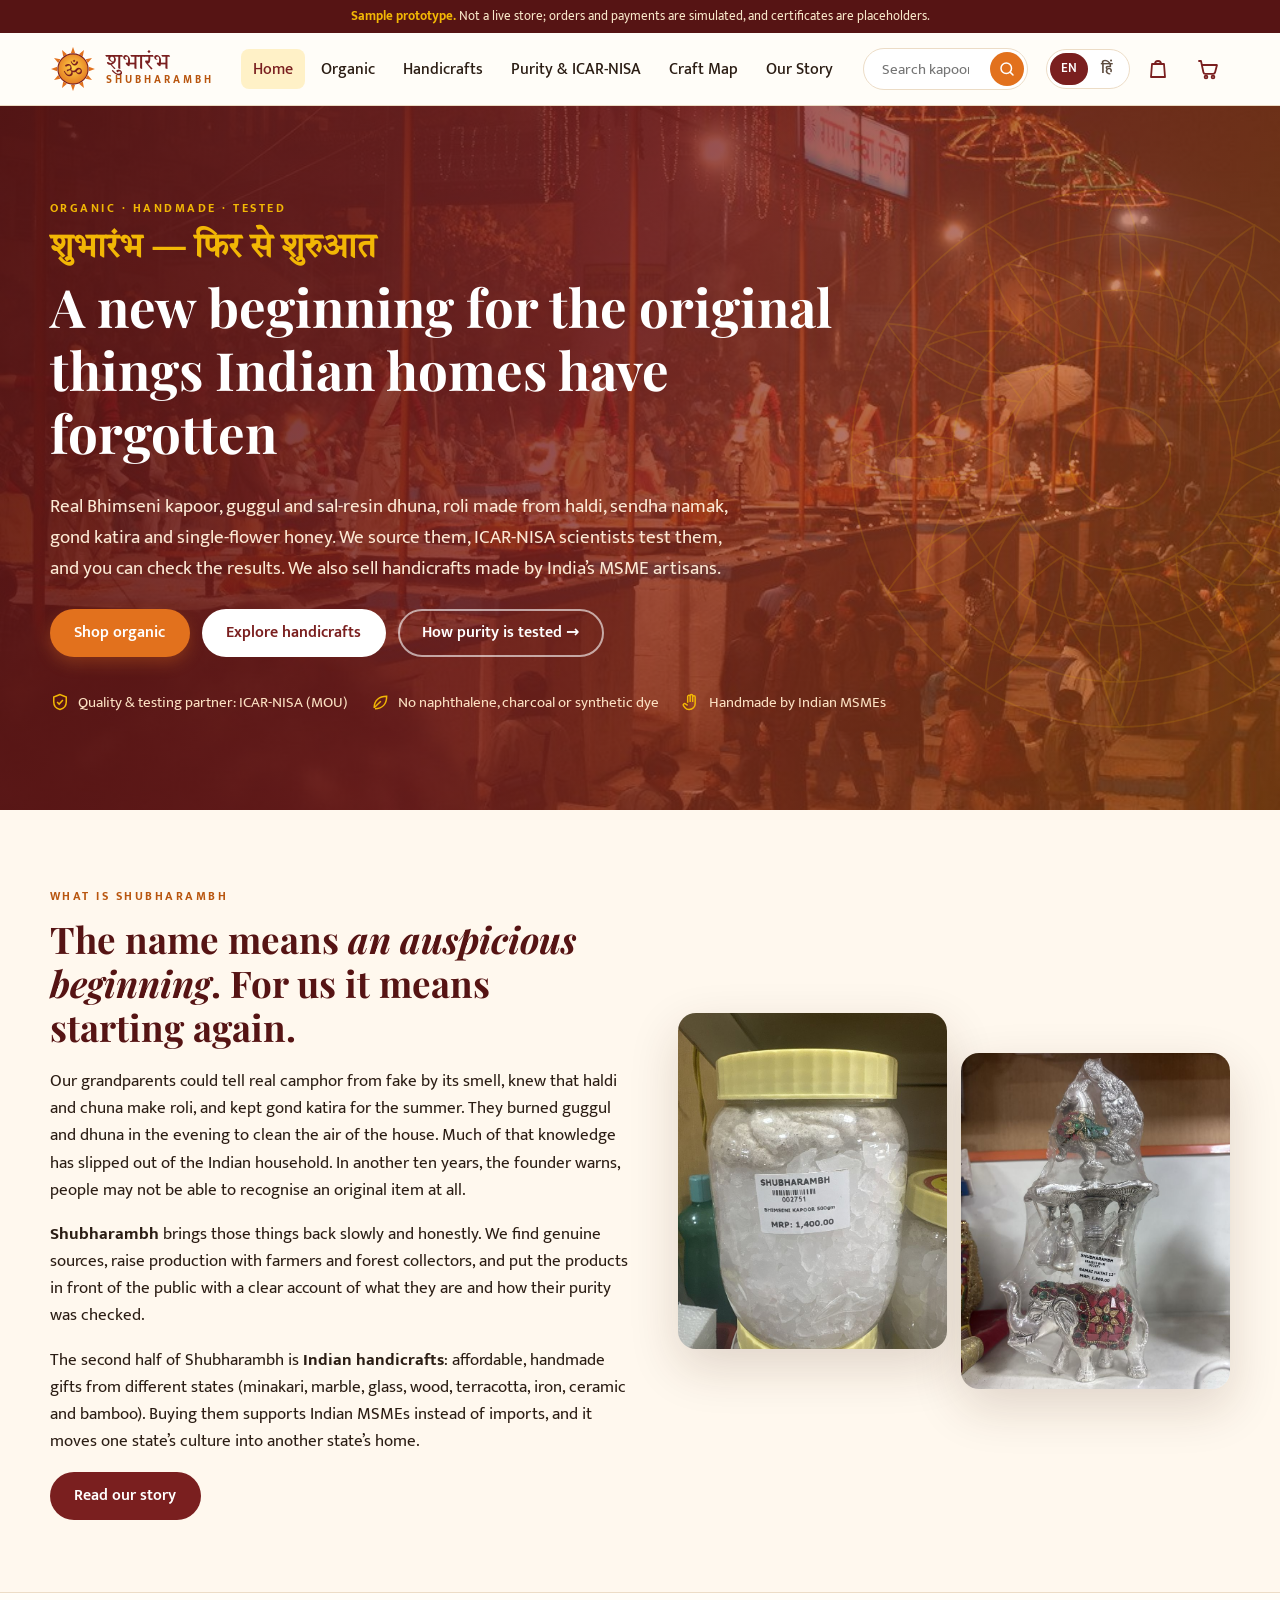
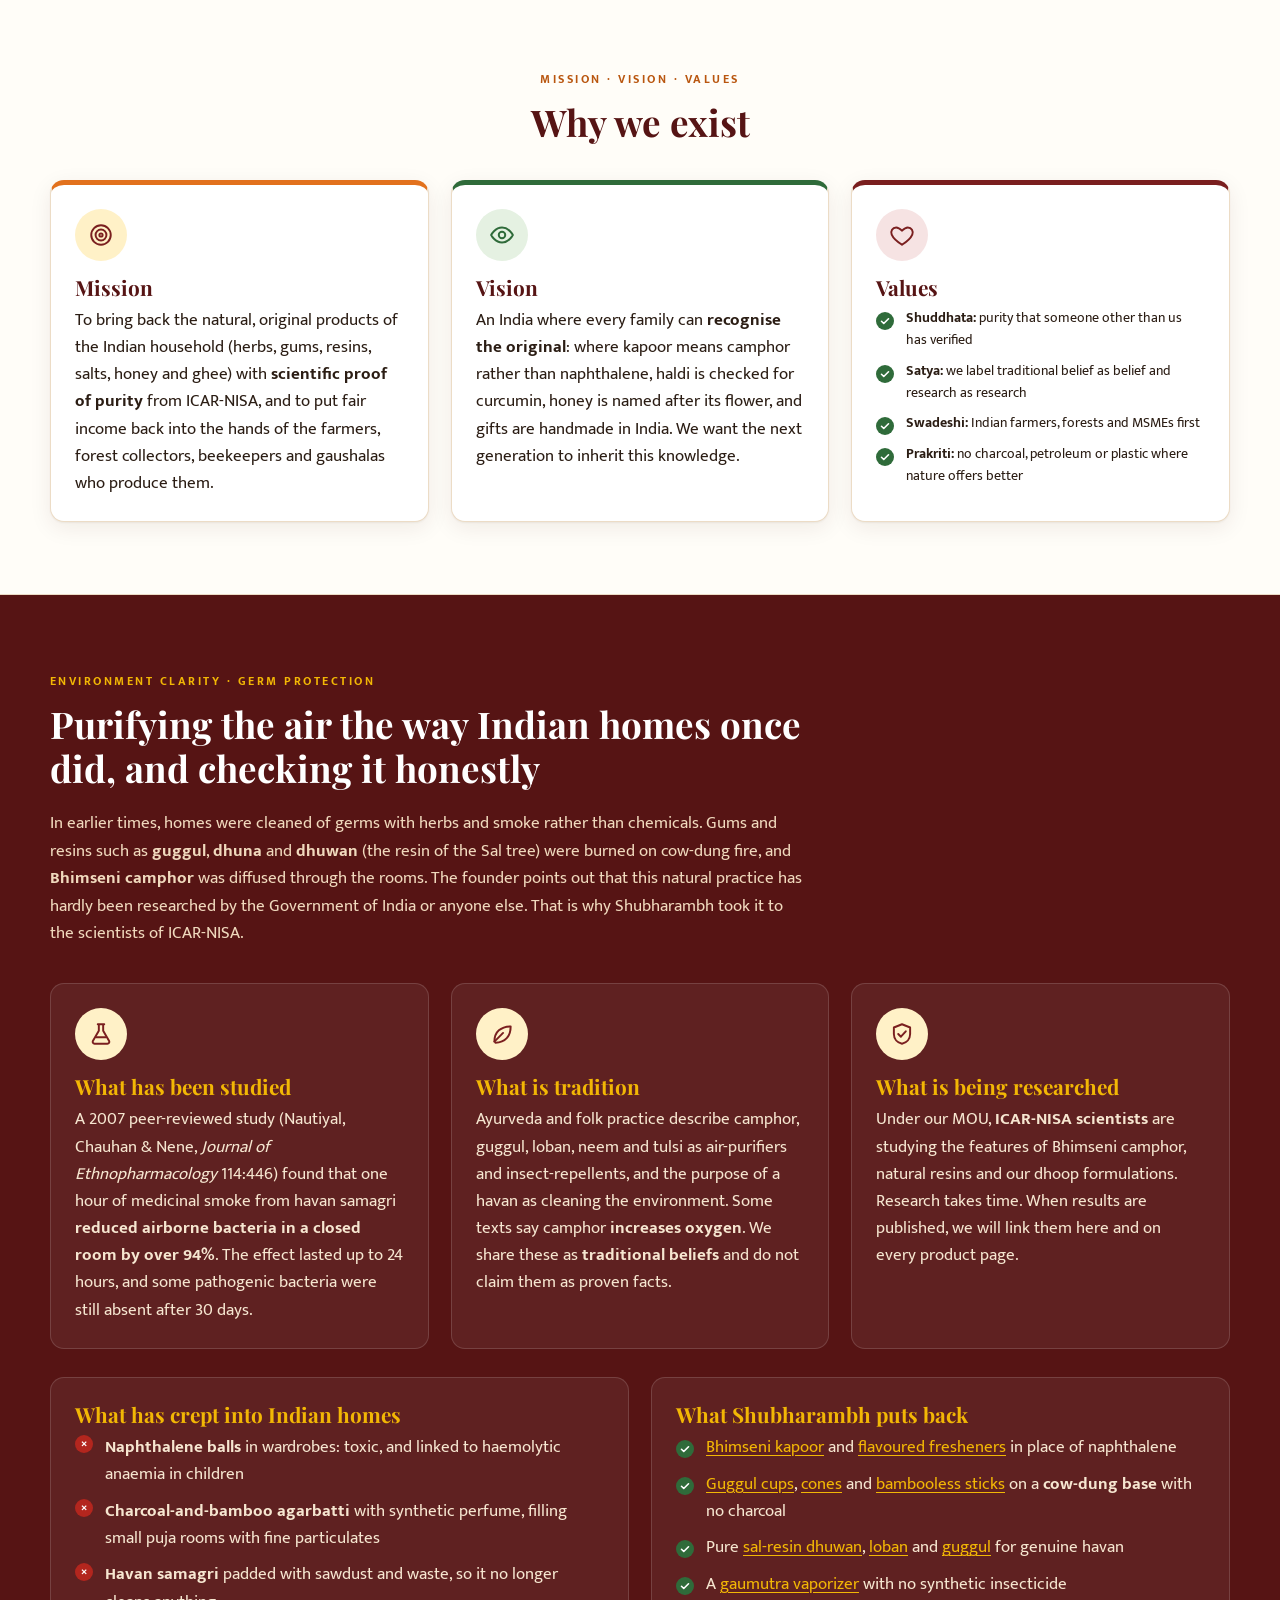
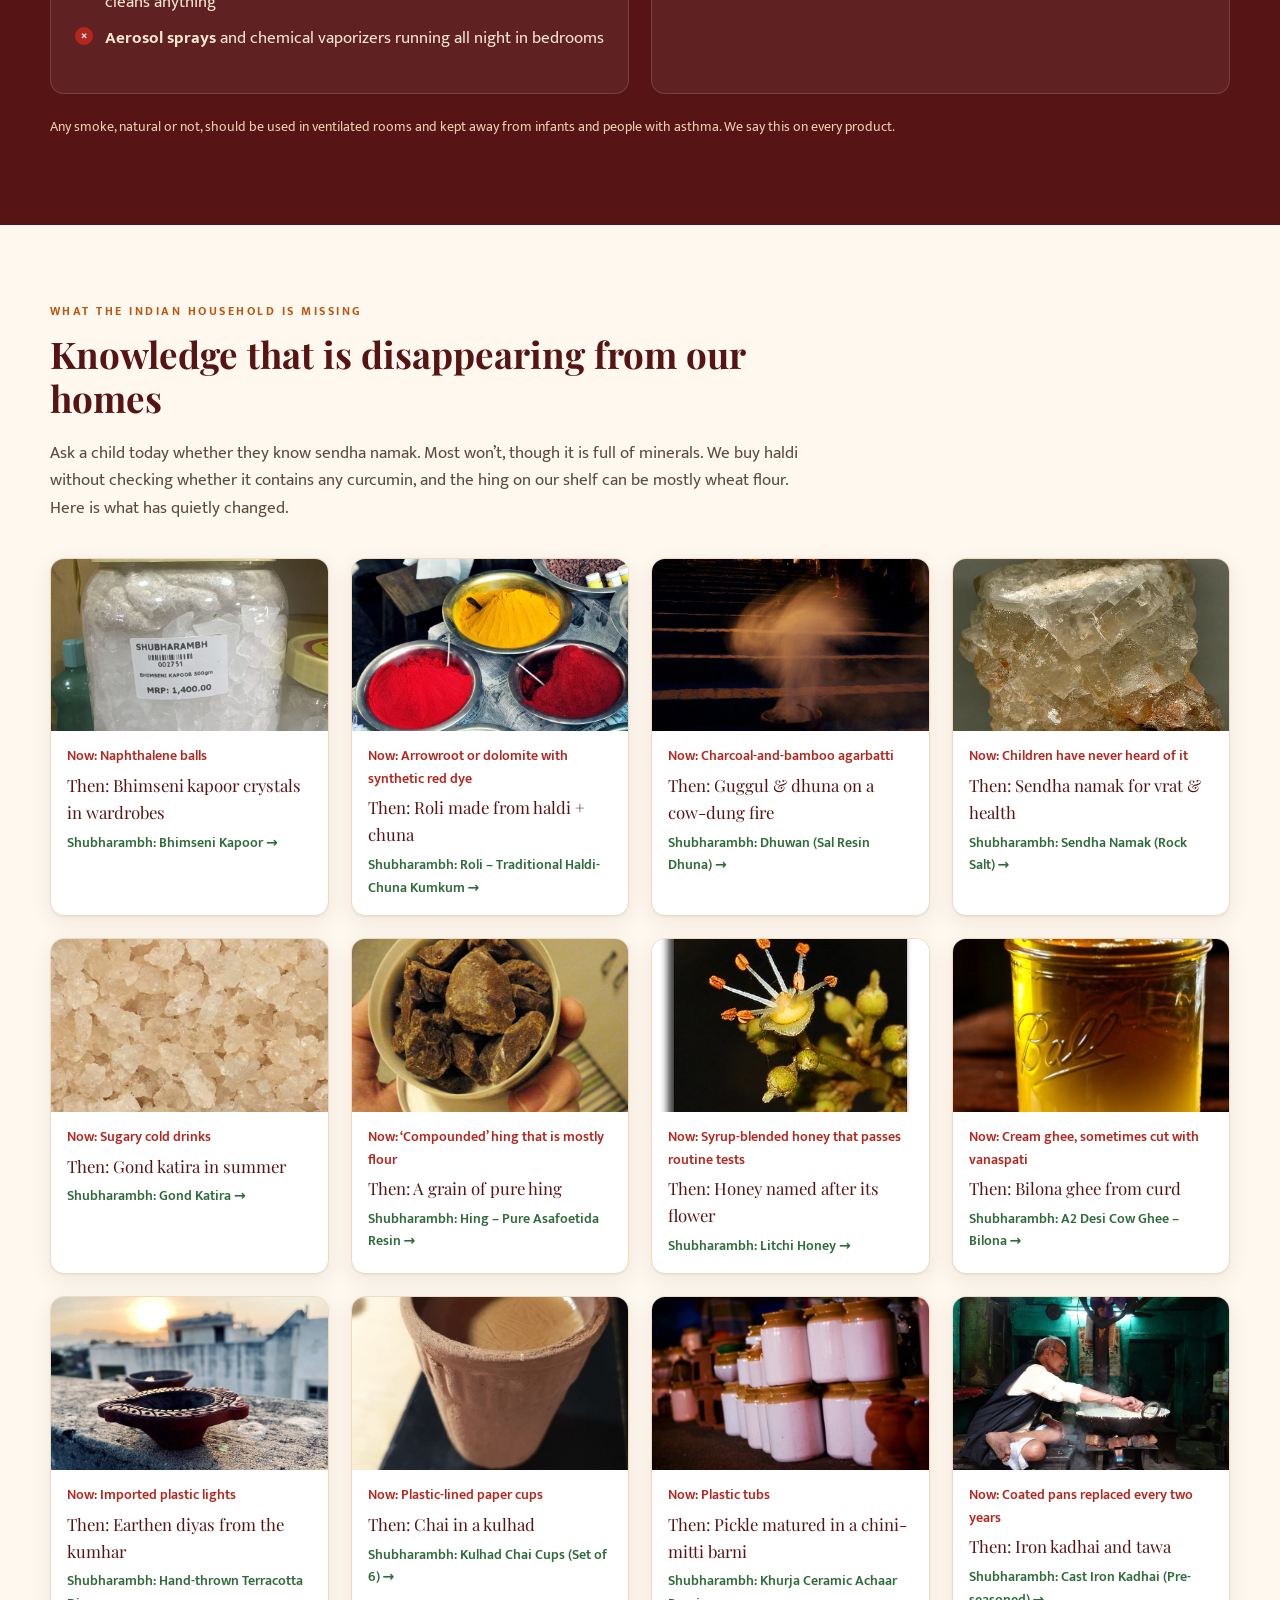
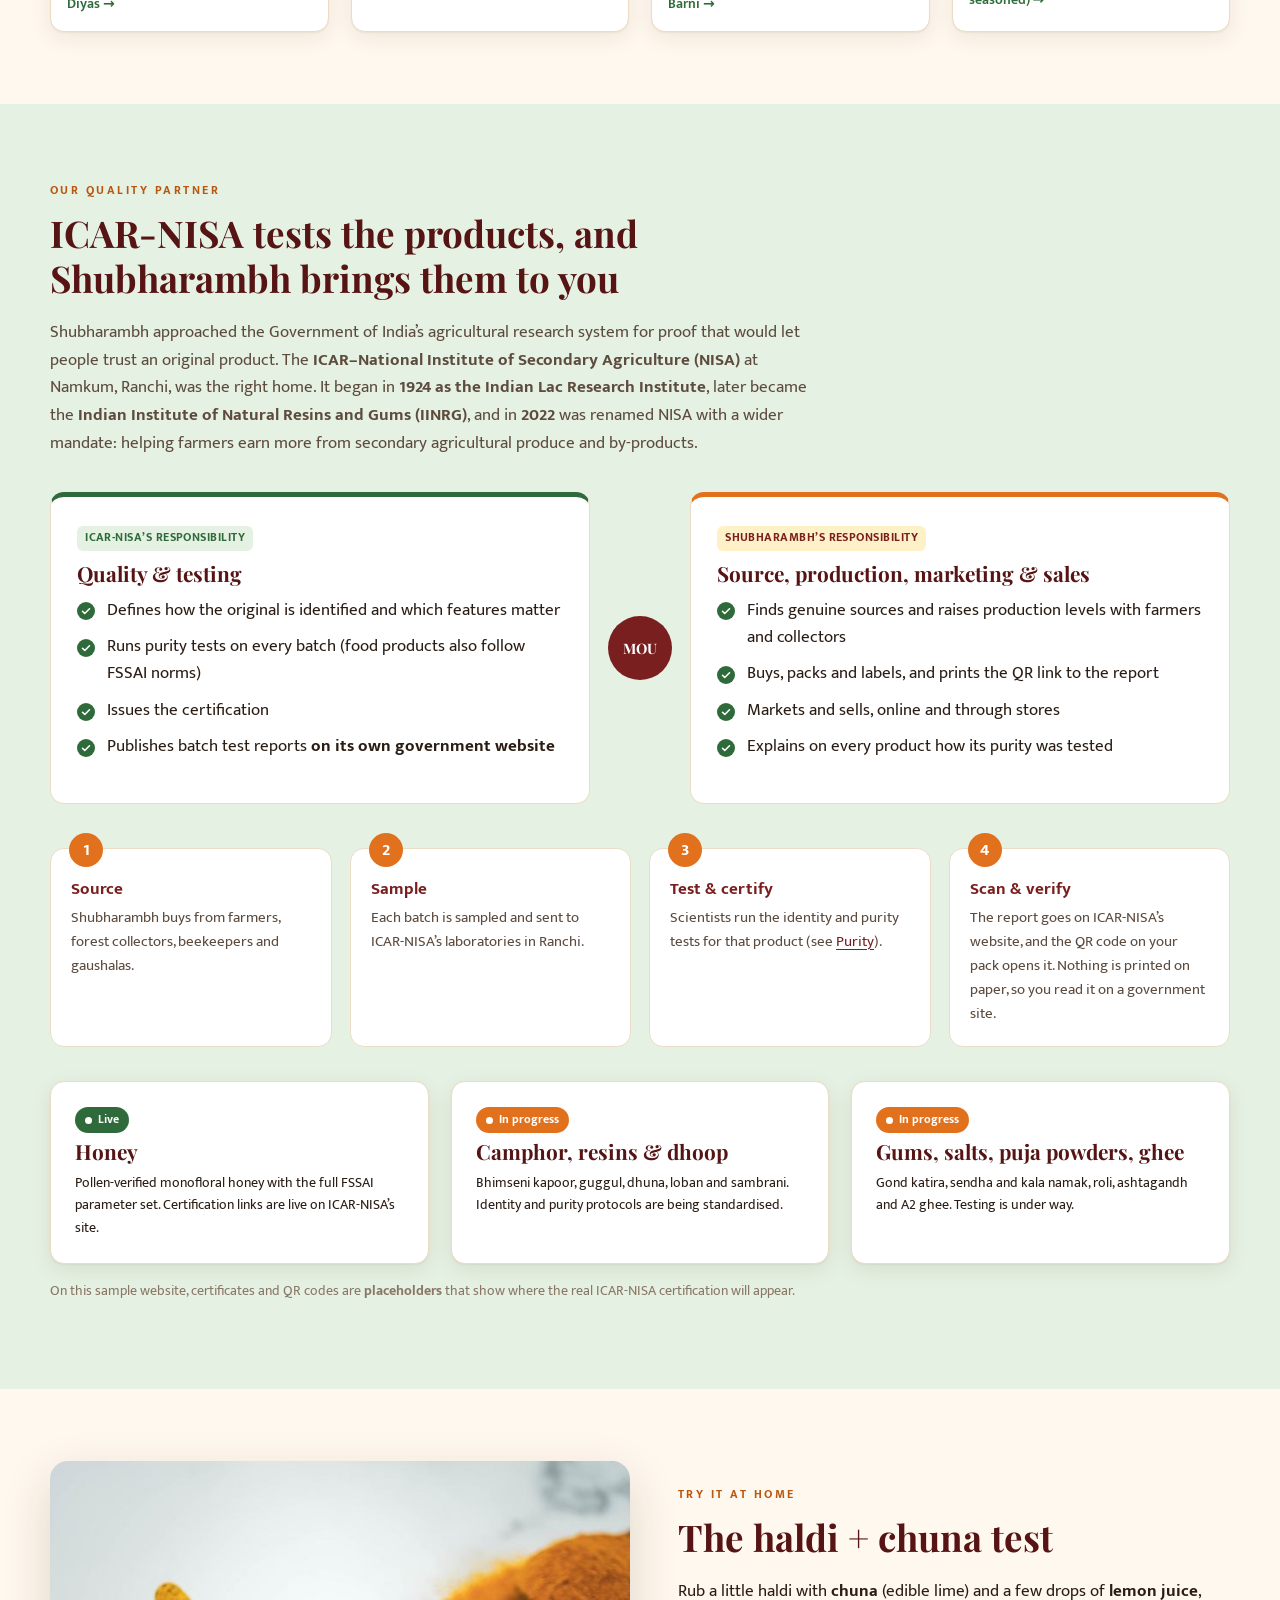
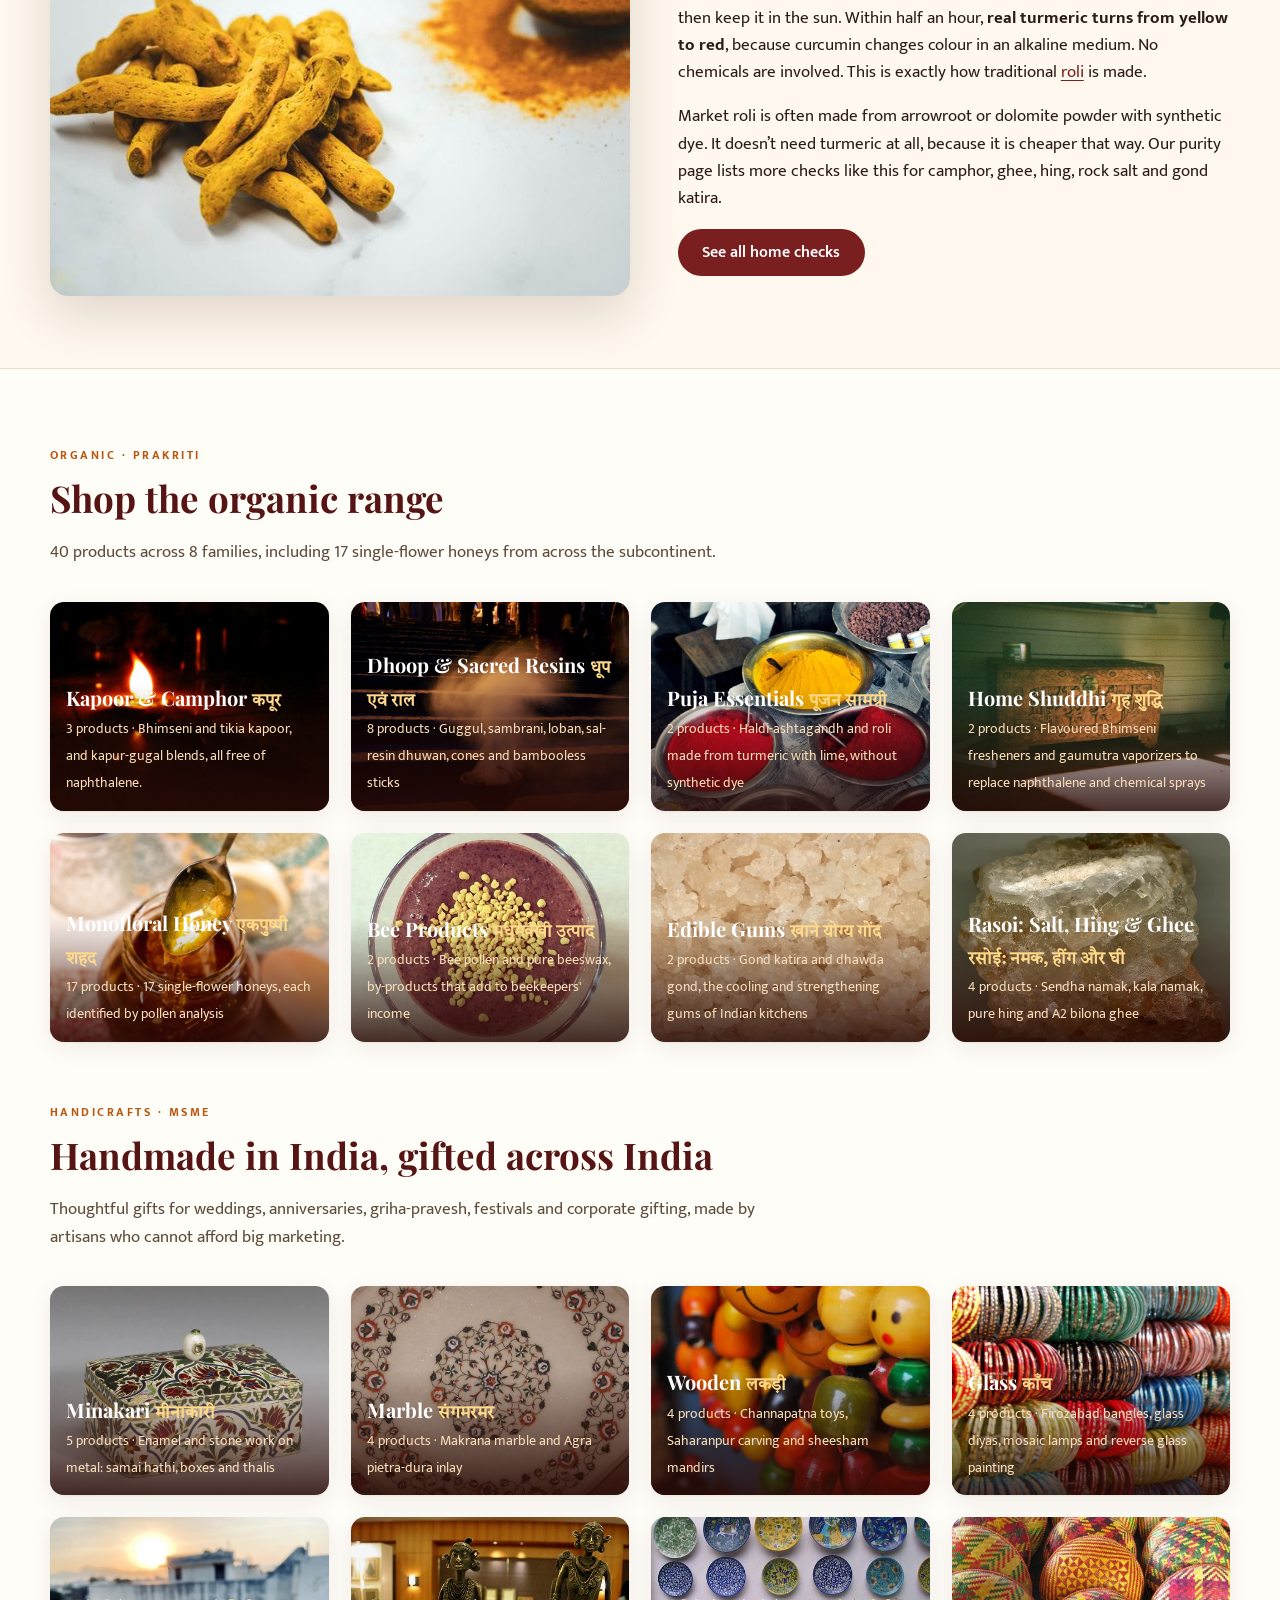
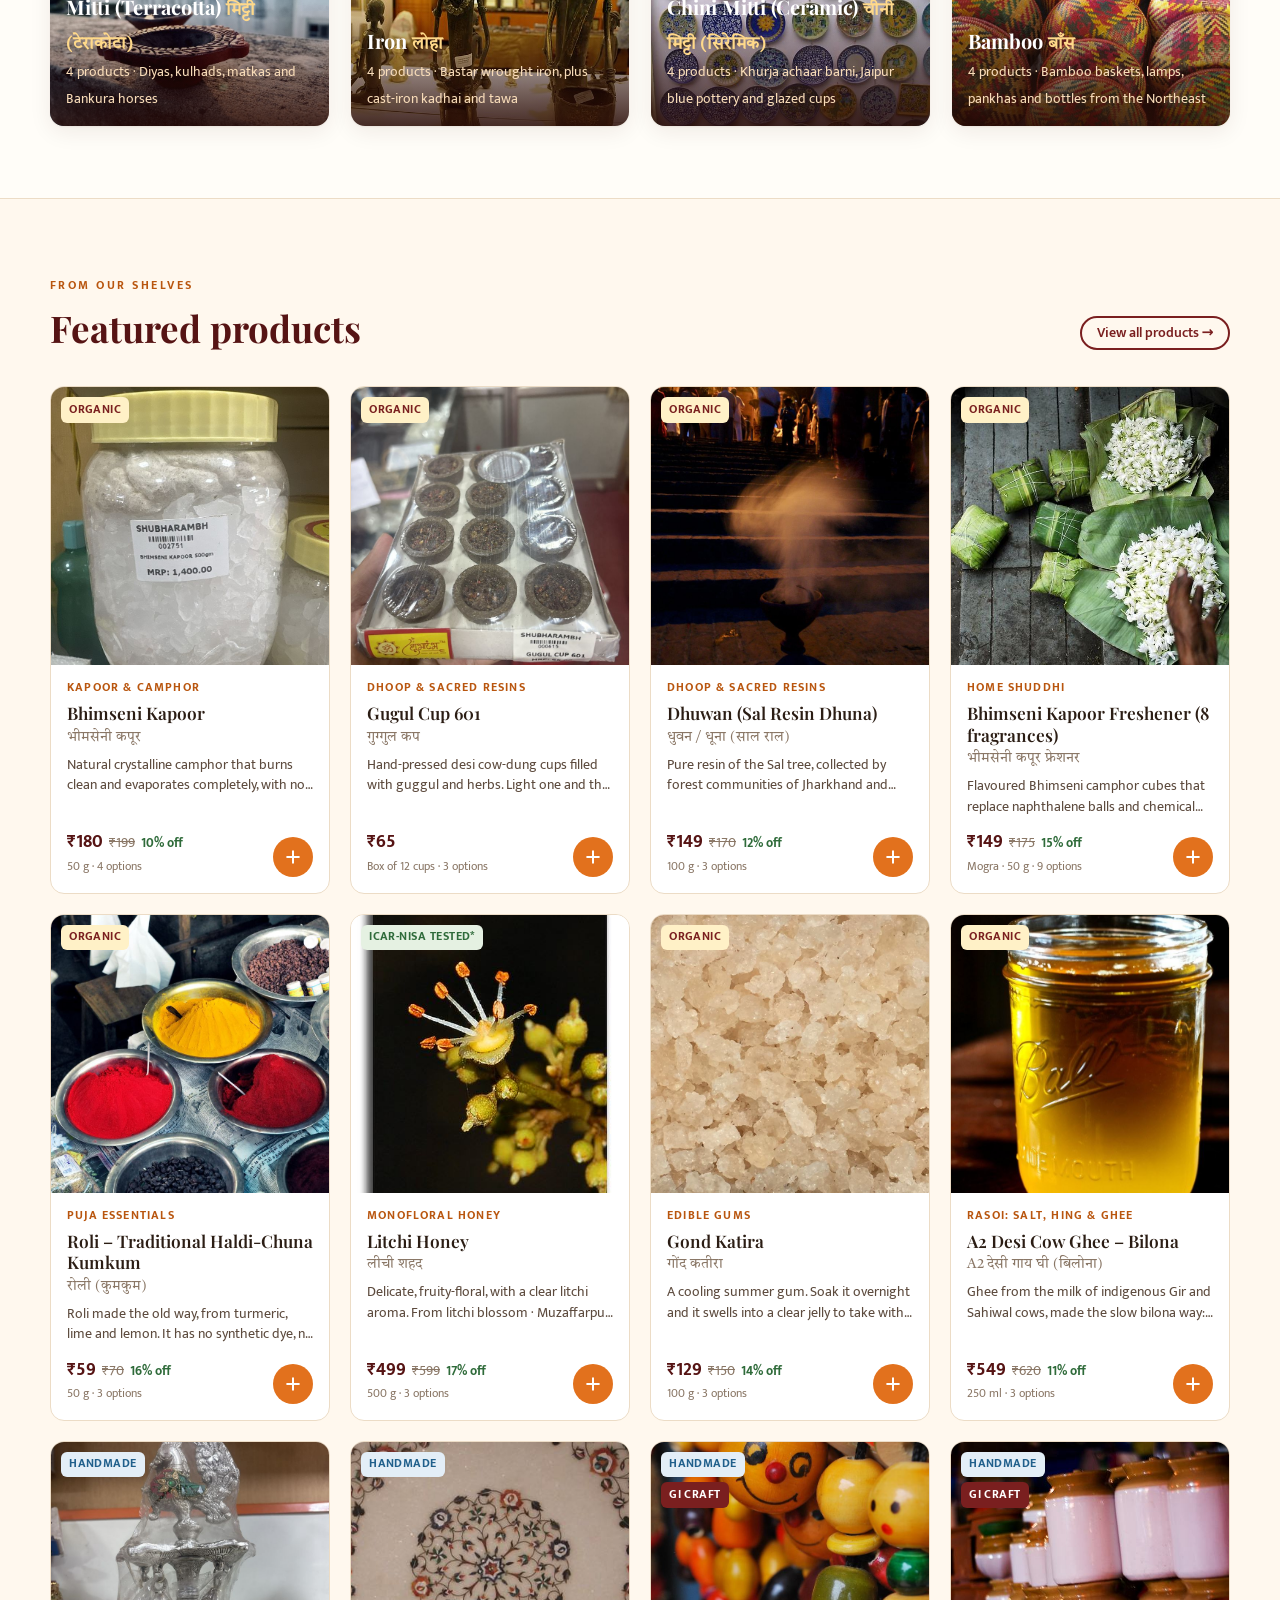
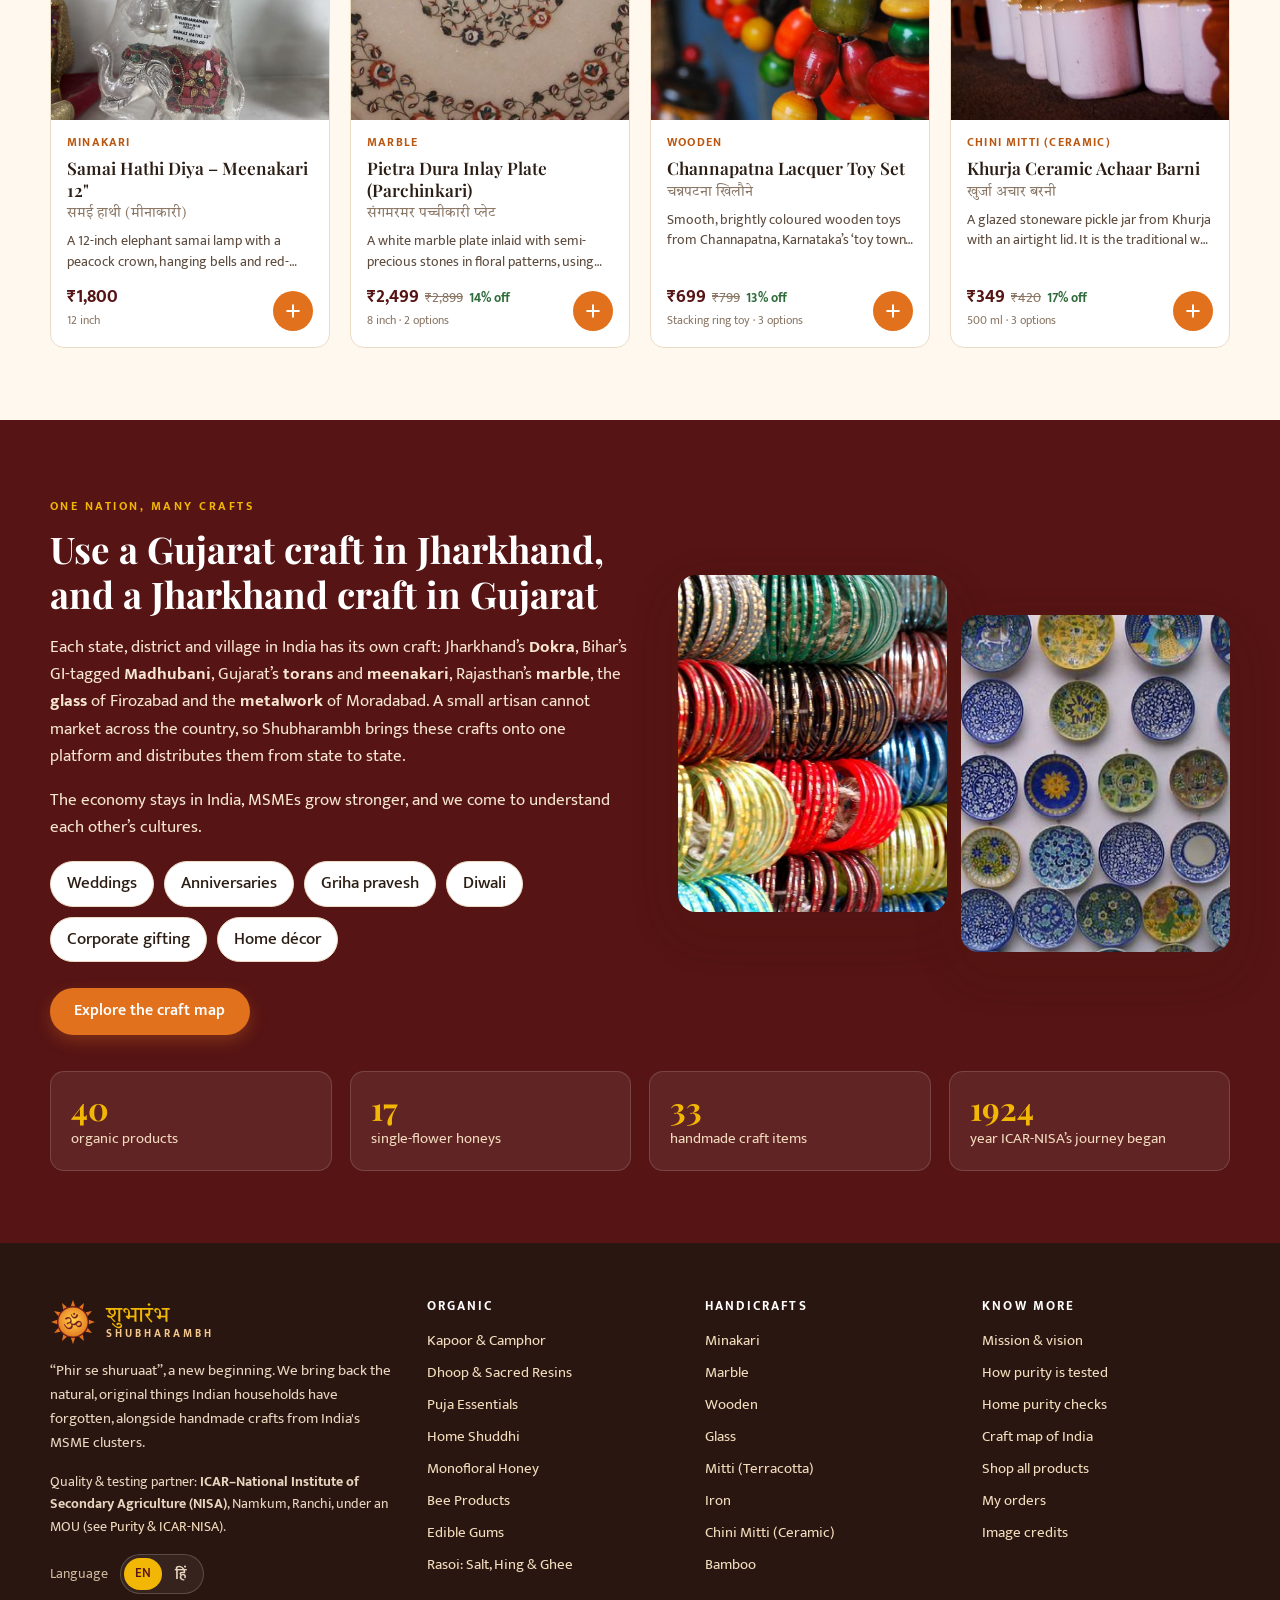
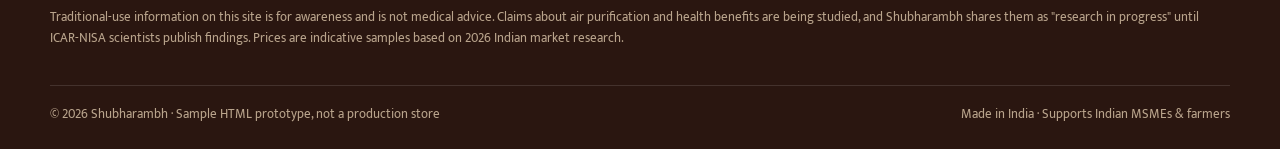
==== commit 1703abf3: "Add Hindi / English language switch across the whole site - EN | हिं switch in the header, mobile me" ====
--- a/index.html
+++ b/index.html
@@ -3,6 +3,7 @@
 <head>
   <meta charset="utf-8">
   <meta name="viewport" content="width=device-width, initial-scale=1">
+  <script>try{if(/[?&]lang=hi/.test(location.search)||(!/[?&]lang=en/.test(location.search)&&JSON.parse(localStorage.getItem("sr_lang")||'"en"')==="hi")){document.documentElement.className+=" lang-hi i18n-wait";document.documentElement.lang="hi";setTimeout(function(){document.documentElement.classList.remove("i18n-wait")},2500)}}catch(e){}</script>
   <title>Shubharambh | A New Beginning</title>
   <meta name="description" content="Shubharambh (शुभारंभ) brings back the natural, original things Indian households have forgotten (Bhimseni kapoor, guggul, sal-resin dhuna, roli, sendha namak, gond katira, monofloral honey) with quality testing by ICAR-NISA. Also handmade crafts from India's MSME clusters.">
   <link rel="preconnect" href="https://fonts.googleapis.com">
@@ -32,9 +33,9 @@
           <a class="btn btn-ghost" style="color:#fff;border-color:rgba(255,255,255,.6)" href="purity.html">How purity is tested →</a>
         </div>
         <div class="hero-badges">
-          <span><svg viewBox="0 0 24 24" fill="none" stroke="currentColor" stroke-width="1.8"><path d="M12 3 4.5 6v6c0 4.5 3.2 8 7.5 9 4.3-1 7.5-4.5 7.5-9V6L12 3Z"/><path d="m8.5 12 2.5 2.5 4.5-5"/></svg>Quality &amp; testing partner: ICAR-NISA (MOU)</span>
-          <span><svg viewBox="0 0 24 24" fill="none" stroke="currentColor" stroke-width="1.8"><path d="M5 19c0-9 6-14 15-14 0 9-5 15-14 15"/><path d="M5 19 13 11"/></svg>No naphthalene, charcoal or synthetic dye</span>
-          <span><svg viewBox="0 0 24 24" fill="none" stroke="currentColor" stroke-width="1.8"><path d="M8 13V5.5a1.5 1.5 0 0 1 3 0V12M11 11V4.5a1.5 1.5 0 0 1 3 0V12M14 11V6a1.5 1.5 0 0 1 3 0v8a7 7 0 0 1-7 7h-.5a6 6 0 0 1-4.6-2.2L3 16.5a1.6 1.6 0 0 1 2.4-2.1L8 16"/></svg>Handmade by Indian MSMEs</span>
+          <span><svg viewBox="0 0 24 24" fill="none" stroke="currentColor" stroke-width="1.8"><path d="M12 3 4.5 6v6c0 4.5 3.2 8 7.5 9 4.3-1 7.5-4.5 7.5-9V6L12 3Z"/><path d="m8.5 12 2.5 2.5 4.5-5"/></svg><span>Quality &amp; testing partner: ICAR-NISA (MOU)</span></span>
+          <span><svg viewBox="0 0 24 24" fill="none" stroke="currentColor" stroke-width="1.8"><path d="M5 19c0-9 6-14 15-14 0 9-5 15-14 15"/><path d="M5 19 13 11"/></svg><span>No naphthalene, charcoal or synthetic dye</span></span>
+          <span><svg viewBox="0 0 24 24" fill="none" stroke="currentColor" stroke-width="1.8"><path d="M8 13V5.5a1.5 1.5 0 0 1 3 0V12M11 11V4.5a1.5 1.5 0 0 1 3 0V12M14 11V6a1.5 1.5 0 0 1 3 0v8a7 7 0 0 1-7 7h-.5a6 6 0 0 1-4.6-2.2L3 16.5a1.6 1.6 0 0 1 2.4-2.1L8 16"/></svg><span>Handmade by Indian MSMEs</span></span>
         </div>
       </div>
     </section>
@@ -272,9 +273,13 @@
   <div id="site-footer"></div>
 
   <script src="assets/js/data-organic.js"></script>
+  <script src="assets/js/data-organic.hi.js"></script>
   <script src="assets/js/data-honey.js"></script>
   <script src="assets/js/data-crafts.js"></script>
+  <script src="assets/js/data-crafts.hi.js"></script>
   <script src="assets/js/images.js"></script>
+  <script src="assets/js/i18n.js"></script>
+  <script src="assets/js/i18n-static.js"></script>
   <script src="assets/js/app.js"></script>
   <script src="assets/js/pages/home.js"></script>
 </body>
--- a/assets/css/style.css
+++ b/assets/css/style.css
@@ -148,6 +148,24 @@
 .cart-count:empty, .cart-count[data-n="0"] { display: none; }
 .menu-toggle { display: none; }
 .mobile-nav { display: none; }
+
+/* ---------- Language switch ---------- */
+.lang-switch {
+  display: inline-flex; padding: 3px; border-radius: 999px; background: #fff; border: 1px solid var(--line); flex-shrink: 0;
+}
+.lang-switch button {
+  border: 0; background: transparent; min-width: 38px; height: 32px; padding: 0 10px; border-radius: 999px; cursor: pointer;
+  font: 600 .84rem/1 var(--font-body); color: var(--ink-soft);
+}
+.lang-switch button[lang="hi"] { font-size: .95rem; }
+.lang-switch button:hover { color: var(--maroon); }
+.lang-switch button[aria-pressed="true"] { background: var(--maroon); color: #fff; cursor: default; }
+.lang-switch button:focus-visible { outline: 2px solid var(--saffron); outline-offset: 1px; }
+.lang-switch.dark { background: rgba(255,255,255,.06); border-color: rgba(255,255,255,.18); }
+.lang-switch.dark button { color: #e8d6c0; }
+.lang-switch.dark button[aria-pressed="true"] { background: var(--haldi); color: var(--maroon-dark); }
+.mobile-lang { display: flex; align-items: center; justify-content: space-between; gap: 12px; padding: 12px 4px 2px; font-weight: 500; }
+.foot-lang { display: flex; align-items: center; gap: 12px; margin-top: 16px; font-size: .88rem; color: #cdb79c; }
 
 /* ---------- Hero ---------- */
 .hero {
@@ -560,6 +578,7 @@
   .main-nav, .header-search { display: none; }
   .menu-toggle { display: grid; }
   .header-icons { margin-left: auto; }
+  .mobile-nav .lang-switch { display: inline-flex; }
   .mobile-nav.open { display: block; border-top: 1px solid var(--line); background: var(--paper); padding: 12px 20px 18px; }
   .mobile-nav a { display: block; padding: 10px 4px; text-decoration: none; color: var(--ink); font-weight: 500; border-bottom: 1px solid var(--line); }
   .mobile-nav .header-search { display: block; max-width: none; margin: 0 0 8px; }
@@ -579,6 +598,9 @@
 }
 @media (max-width: 640px) {
   body { font-size: 16px; }
+  .header-icons { gap: 2px; }
+  .header-icons > .lang-switch button { min-width: 32px; height: 30px; padding: 0 7px; }
+  .orders-icon { display: none; }
   .wrap { padding: 0 16px; }
   section.block { padding: 52px 0; }
   .hero .wrap { padding-top: 56px; padding-bottom: 64px; }
@@ -608,3 +630,27 @@
   .success-box { padding: 26px 18px; }
   .mandala { width: 380px; height: 380px; right: -160px; }
 }
+
+/* ---------- Hindi (हिन्दी) mode ---------- */
+/* Until app.js swaps the static text in, keep the English body hidden (the head script removes this after 2.5s anyway). */
+html.i18n-wait main, html.i18n-wait .page-head, html.i18n-wait section { visibility: hidden; }
+/* Playfair Display has no Devanagari, so headings switch to Tiro Devanagari Hindi and other display text to Mukta. */
+html.lang-hi { --font-display: "Mukta", "Segoe UI", system-ui, sans-serif; }
+html.lang-hi body { line-height: 1.7; }
+html.lang-hi h1, html.lang-hi h2, html.lang-hi .stat b, html.lang-hi .cat-tile .cat-label b {
+  font-family: "Tiro Devanagari Hindi", "Mukta", serif; font-weight: 400; line-height: 1.35;
+}
+html.lang-hi h3, html.lang-hi h4 { line-height: 1.35; }
+html.lang-hi h3 { font-weight: 700; }
+/* Letter-spacing breaks Devanagari conjuncts, and uppercase means nothing in Hindi. */
+html.lang-hi .badge, html.lang-hi .eyebrow, html.lang-hi .p-card .p-cat, html.lang-hi .filters h4,
+html.lang-hi .site-footer h4, html.lang-hi .status-pill {
+  letter-spacing: 0; text-transform: none;
+}
+html.lang-hi .eyebrow { font-size: .9rem; }
+html.lang-hi .badge { font-size: .8rem; }
+html.lang-hi .p-card .p-cat { font-size: .82rem; }
+html.lang-hi .filters h4, html.lang-hi .site-footer h4 { font-size: .92rem; }
+/* The secondary (English) name under a Hindi product name. */
+html.lang-hi .p-card .p-hi, html.lang-hi .pd-hi { font-family: var(--font-body); font-style: italic; }
+html.lang-hi .cert::before { content: "नमूना"; letter-spacing: 0; font-size: .8rem; }
